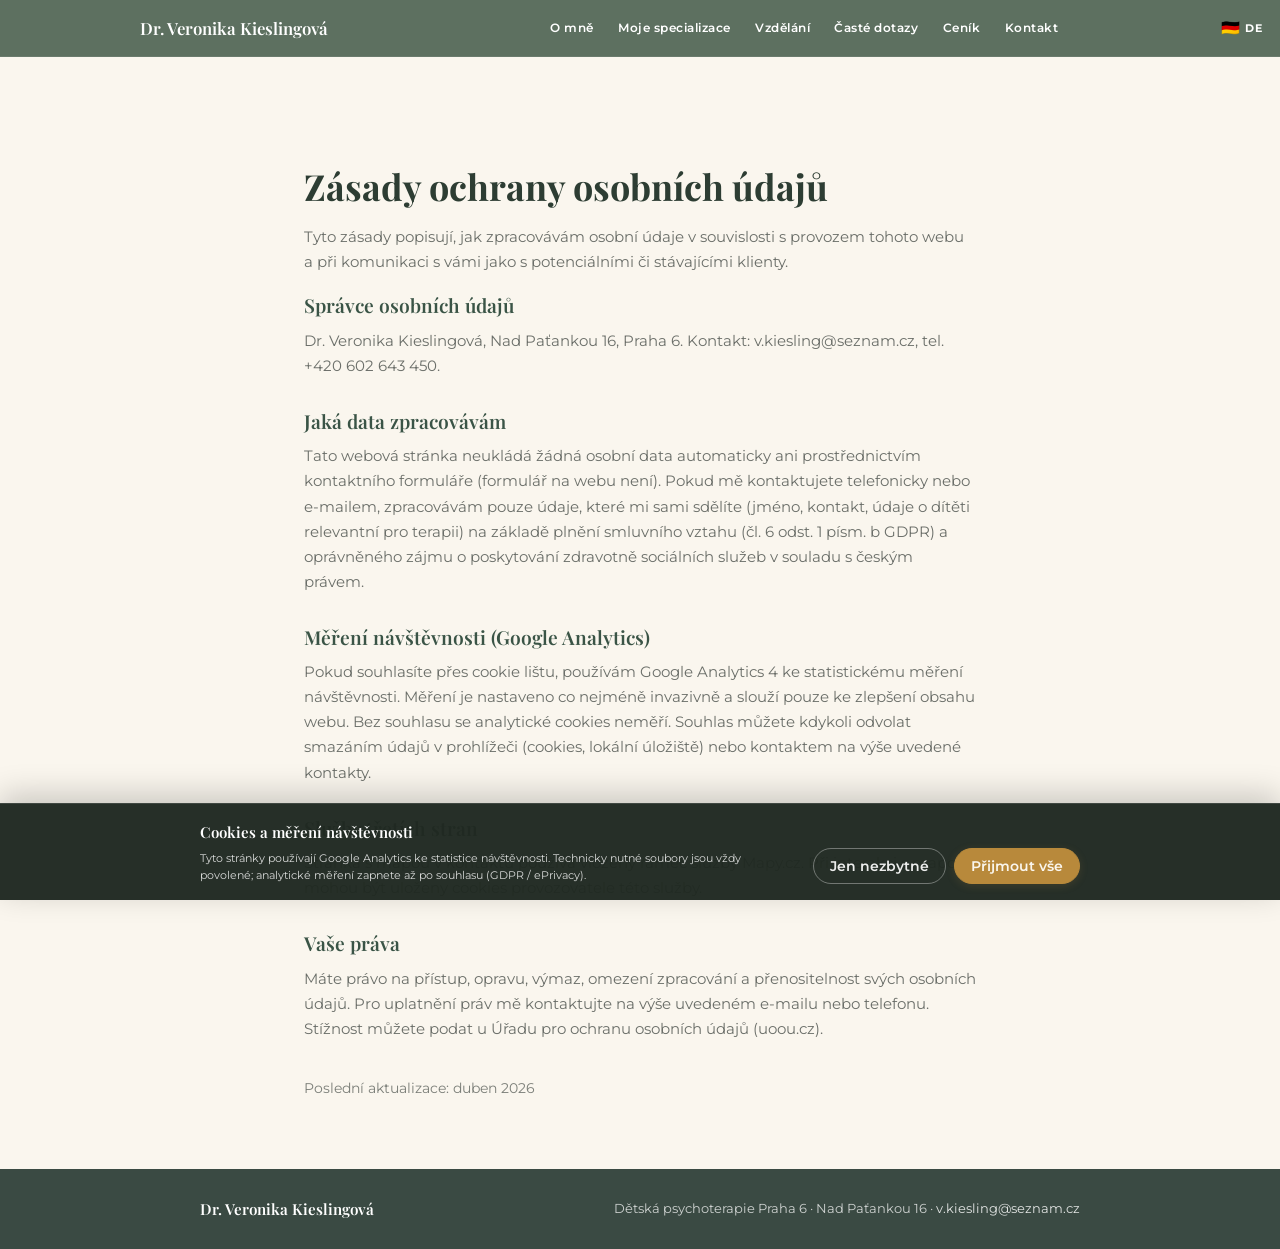
==== ochrana-osobnich-udaju.html @ 25aa60c7 "feat: add privacy policy page (CZ/DE) and i18n support Made-with: Cursor" ====
<!DOCTYPE html>
<html lang="cs">
  <head>
    <meta charset="utf-8" />
    <meta name="viewport" content="width=device-width, initial-scale=1" />
    <meta name="theme-color" content="#6b7f6e" />
    <title>Zásady ochrany osobních údajů – Dr. Veronika Kieslingová</title>
    <meta
      name="description"
      content="Informace o zpracování osobních údajů v souvislosti s webem a kontaktem ordinace Dr. Veronika Kieslingová, Praha 6."
    />
    <meta name="robots" content="index, follow" />
    <script async src="https://www.googletagmanager.com/gtag/js?id=G-R10GVQ1SYS"></script>
    <script>
      window.dataLayer = window.dataLayer || [];
      function gtag() {
        dataLayer.push(arguments);
      }
      gtag("consent", "default", {
        analytics_storage: "denied",
        ad_storage: "denied",
        ad_user_data: "denied",
        ad_personalization: "denied",
        security_storage: "granted",
        wait_for_update: 500,
      });
      try {
        if (localStorage.getItem("detskapsychoterapie-consent") === "all") {
          gtag("consent", "update", { analytics_storage: "granted" });
        }
      } catch (e) {}
      gtag("js", new Date());
      gtag("config", "G-R10GVQ1SYS");
    </script>
    <link rel="preconnect" href="https://fonts.googleapis.com" />
    <link rel="preconnect" href="https://fonts.gstatic.com" crossorigin />
    <link
      href="https://fonts.googleapis.com/css2?family=Montserrat:wght@400;500;600;700&family=Playfair+Display:wght@600;700&display=swap"
      rel="stylesheet"
    />
    <link rel="icon" href="favicon-32.png?v=2" type="image/png" sizes="32x32" />
    <link rel="apple-touch-icon" href="apple-touch-icon.png?v=2" />
    <link rel="stylesheet" href="styles.css?v=71" />
    <link
      rel="canonical"
      href="https://detskapsychoterapie.cz/ochrana-osobnich-udaju.html"
    />
    <link
      rel="alternate"
      hreflang="cs"
      href="https://detskapsychoterapie.cz/ochrana-osobnich-udaju.html"
    />
    <link
      rel="alternate"
      hreflang="de"
      href="https://detskapsychoterapie.cz/ochrana-osobnich-udaju.html?lang=de"
    />
    <link
      rel="alternate"
      hreflang="x-default"
      href="https://detskapsychoterapie.cz/ochrana-osobnich-udaju.html"
    />
    <meta property="og:type" content="website" />
    <meta property="og:locale" content="cs_CZ" />
    <meta property="og:locale:alternate" content="de_DE" />
    <meta
      property="og:url"
      content="https://detskapsychoterapie.cz/ochrana-osobnich-udaju.html"
    />
    <meta property="og:title" content="Zásady ochrany osobních údajů – Dr. Veronika Kieslingová" />
    <meta
      property="og:description"
      content="Zpracování osobních údajů, měření návštěvnosti a služby třetích stran v souvislosti s webem ordinace."
    />
    <meta property="og:image" content="https://detskapsychoterapie.cz/og-share-1200.png?v=3" />
    <meta property="og:image:width" content="1200" />
    <meta property="og:image:height" content="630" />
    <meta property="og:image:alt" content="Dr. Veronika Kieslingová" />
    <meta name="twitter:card" content="summary_large_image" />
    <meta name="twitter:title" content="Zásady ochrany osobních údajů – Dr. Veronika Kieslingová" />
    <meta
      name="twitter:description"
      content="Zpracování osobních údajů, měření návštěvnosti a služby třetích stran v souvislosti s webem ordinace."
    />
    <meta name="twitter:image" content="https://detskapsychoterapie.cz/og-share-1200.png?v=3" />
  </head>
  <body data-page="privacy">
    <a class="skip-link" href="#main" data-i18n="skip_to_content">Přeskočit na obsah</a>
    <nav class="site-nav" aria-label="Hlavní navigace">
      <div class="container site-nav__inner">
        <a class="site-nav__brand" href="index.html#uvod">Dr. Veronika Kieslingová</a>
        <button
          type="button"
          class="site-nav__toggle"
          id="site-nav-toggle"
          aria-expanded="false"
          aria-controls="site-nav-menu"
          aria-label="Otevřít nebo zavřít menu"
        >
          <span class="site-nav__toggle-bars" aria-hidden="true"></span>
        </button>
        <ul class="site-nav__menu" id="site-nav-menu">
          <li>
            <a
              href="index.html#o-mne"
              data-i18n="nav_about"
              data-i18n-title="nav_about_title"
              >O mně</a
            >
          </li>
          <li>
            <a
              href="index.html#temata"
              data-i18n="nav_help"
              data-i18n-title="nav_help_title"
              >Moje specializace</a
            >
          </li>
          <li>
            <a
              href="index.html#vzdelani"
              data-i18n="nav_edu"
              data-i18n-title="nav_edu_title"
              >Vzdělání</a
            >
          </li>
          <li>
            <a
              href="index.html#faq"
              data-i18n="nav_faq"
              data-i18n-title="nav_faq_title"
              >Časté dotazy</a
            >
          </li>
          <li><a href="index.html#cenik" data-i18n="nav_pricing">Ceník</a></li>
          <li><a href="index.html#kontakt" data-i18n="nav_contact">Kontakt</a></li>
        </ul>
      </div>
      <div
        class="lang-switch lang-switch--corner"
        role="group"
        aria-label="Jazyk stránky"
      >
        <button
          type="button"
          class="lang-switch__btn"
          data-lang-toggle
          aria-pressed="false"
          data-i18n-title="lang_toggle_btn"
          title="Přeložit stránku do němčiny"
        >
          <span class="lang-switch__flag" aria-hidden="true"
            >&#x1F1E9;&#x1F1EA;</span
          >
          <span class="lang-switch__mark">DE</span>
        </button>
      </div>
    </nav>

    <main class="legal-page page-main" id="main">
      <div class="container">
        <h1 data-i18n="privacy_title">Zásady ochrany osobních údajů</h1>
        <p data-i18n="privacy_lead">
          Tyto zásady popisují, jak zpracovávám osobní údaje v souvislosti s provozem tohoto webu a
          při komunikaci s vámi jako s potenciálními či stávajícími klienty.
        </p>

        <section>
          <h2 data-i18n="privacy_h_controller">Správce osobních údajů</h2>
          <p data-i18n="privacy_p_controller">
            Dr. Veronika Kieslingová, Nad Paťankou 16, Praha 6. Kontakt: v.kiesling@seznam.cz, tel.
            +420 602 643 450.
          </p>
        </section>

        <section>
          <h2 data-i18n="privacy_h_data">Jaká data zpracovávám</h2>
          <p data-i18n="privacy_p_data">
            Tato webová stránka neukládá žádná osobní data automaticky ani prostřednictvím
            kontaktního formuláře (formulář na webu není). Pokud mě kontaktujete telefonicky nebo
            e-mailem, zpracovávám pouze údaje, které mi sami sdělíte (jméno, kontakt, údaje o dítěti
            relevantní pro terapii) na základě plnění smluvního vztahu (čl. 6 odst. 1 písm. b GDPR)
            a oprávněného zájmu o poskytování zdravotně sociálních služeb v souladu s českým právem.
          </p>
        </section>

        <section>
          <h2 data-i18n="privacy_h_analytics">Měření návštěvnosti (Google Analytics)</h2>
          <p data-i18n="privacy_p_analytics">
            Pokud souhlasíte přes cookie lištu, používám Google Analytics 4 ke statistickému měření
            návštěvnosti. Měření je nastaveno co nejméně invazivně a slouží pouze ke zlepšení obsahu
            webu. Bez souhlasu se analytické cookies neměří. Souhlas můžete kdykoli odvolat
            smazáním údajů v prohlížeči (cookies, lokální úložiště) nebo kontaktem na výše uvedené
            kontakty.
          </p>
        </section>

        <section>
          <h2 data-i18n="privacy_h_thirdparty">Služby třetích stran</h2>
          <p data-i18n="privacy_p_thirdparty">
            Stránka s mapou v kontaktu používá vložený rámec služby Mapy.cz. Při interakci s mapou
            mohou být uloženy cookies provozovatele této služby.
          </p>
        </section>

        <section>
          <h2 data-i18n="privacy_h_rights">Vaše práva</h2>
          <p data-i18n="privacy_p_rights">
            Máte právo na přístup, opravu, výmaz, omezení zpracování a přenositelnost svých osobních
            údajů. Pro uplatnění práv mě kontaktujte na výše uvedeném e-mailu nebo telefonu. Stížnost
            můžete podat u Úřadu pro ochranu osobních údajů (uoou.cz).
          </p>
        </section>

        <p class="legal-page__updated" data-i18n="privacy_updated">
          Poslední aktualizace: duben 2026
        </p>
      </div>
    </main>

    <footer class="site-footer">
      <div class="container site-footer__inner">
        <p class="site-footer__name">Dr. Veronika Kieslingová</p>
        <p class="site-footer__copy" data-i18n="footer_line" data-i18n-html>
          Dětská psychoterapie Praha 6 &middot; Nad Paťankou 16 &middot;
          <a href="mailto:v.kiesling@seznam.cz">v.kiesling@seznam.cz</a>
        </p>
      </div>
    </footer>

    <div
      id="cookie-banner"
      class="cookie-banner"
      role="dialog"
      aria-labelledby="cookie-banner-title"
      aria-describedby="cookie-banner-desc"
      aria-hidden="true"
      hidden
    >
      <div class="cookie-banner__inner container">
        <div class="cookie-banner__text">
          <p id="cookie-banner-title" class="cookie-banner__title" data-i18n="consent_title">
            Cookies a měření návštěvnosti
          </p>
          <p id="cookie-banner-desc" class="cookie-banner__desc" data-i18n="consent_body">
            Tyto stránky používají Google Analytics ke statistice návštěvnosti. Technicky nutné
            soubory jsou vždy povolené; analytické měření zapnete až po souhlasu (GDPR / ePrivacy).
          </p>
        </div>
        <div class="cookie-banner__actions">
          <button type="button" class="cookie-banner__btn cookie-banner__btn--ghost" data-consent-essential>
            <span data-i18n="consent_essential">Jen nezbytné</span>
          </button>
          <button type="button" class="cookie-banner__btn cookie-banner__btn--primary" data-consent-accept>
            <span data-i18n="consent_accept">Přijmout vše</span>
          </button>
        </div>
      </div>
    </div>

    <script src="consent.js?v=1"></script>
    <script src="i18n.js?v=42" defer></script>
    <script src="faq.js?v=1" defer></script>
    <script src="tags.js?v=24" defer></script>
    <script>
      (function () {
        var nav = document.querySelector(".site-nav");
        var toggle = document.getElementById("site-nav-toggle");
        var menu = document.getElementById("site-nav-menu");
        if (!nav || !toggle || !menu) return;

        function setOpen(open) {
          nav.classList.toggle("site-nav--open", open);
          toggle.setAttribute("aria-expanded", open ? "true" : "false");
          document.body.classList.toggle("site-nav-open", open);
        }

        toggle.addEventListener("click", function (e) {
          e.stopPropagation();
          setOpen(!nav.classList.contains("site-nav--open"));
        });

        menu.querySelectorAll("a").forEach(function (a) {
          a.addEventListener("click", function () {
            setOpen(false);
          });
        });

        document.addEventListener("keydown", function (e) {
          if (e.key === "Escape") setOpen(false);
        });

        document.addEventListener("click", function (e) {
          if (!nav.classList.contains("site-nav--open")) return;
          if (!nav.contains(e.target)) setOpen(false);
        });

        var mq = window.matchMedia("(min-width: 768px)");
        function closeIfDesktop() {
          if (mq.matches) setOpen(false);
        }
        if (mq.addEventListener) mq.addEventListener("change", closeIfDesktop);
        else if (mq.addListener) mq.addListener(closeIfDesktop);
      })();
    </script>
  </body>
</html>
---- styles.css ----
/*
 * Design: šalvěj + teplý krém + hořčicová (akcenty).
 * Rytmus světlých ploch: --cream-50 = základ (tělo, FAQ, kontakt),
 * --cream-100 = stejný „pás“ pro úvod a témata (žádná jiná světlá zeleň na celé sekce).
 */
:root {
  /* Základ z loga — lehčí les (méně „uhlíková“ zeleň) */
  --forest-950: #1f2922;
  --forest-900: #2d3d33;
  --forest-800: #3a5446;
  --forest-700: #6b7f6e;

  /* Zlatá pro SVĚTLÁ pozadí (krém) — tmavší, dobrý kontrast */
  --gold-on-light: #a87a30;
  --gold-on-light-hover: #8a6628;
  /* Zlatá pro TMAVÁ pozadí (šalvěj) — světlejší, jasně čitelná */
  --gold-on-dark: #e8d199;
  --gold-on-dark-soft: #dcc382;
  /* Škála (zpětná kompatibilita) */
  --gold-800: #8a6628;
  --gold-700: #a87a30;
  --gold-600: #b8893b;
  --gold-500: #dcc382;
  --gold-400: #e8d199;

  /* Teplý krém */
  --cream-50: #faf6ee;
  --cream-100: #f5efe4;
  --cream-200: #ebe3d2;
  /* Chipy / tagy — teplý krém + jemný zlatý okraj */
  --chip-bg: #ebe3d2;
  --chip-border: rgba(168, 122, 48, 0.22);
  --chip-text: #2d3530;
  --chip-bg-hover: #e0d6bf;
  --chip-border-hover: rgba(168, 122, 48, 0.4);

  --ink: #2d3530;
  --ink-hero: #3a4a43;
  --white: #ffffff;
  --muted: rgba(45, 53, 48, 0.7);

  /* Společné RGB pro stíny / průhlednosti (space-separated) */
  --brand-rgb: 107, 127, 110;
  --brand-deep-rgb: 38, 48, 44;
  --accent-rgb: 184, 137, 59;
  --gold-on-light-rgb: 168, 122, 48;
  --gold-on-dark-rgb: 232, 209, 153;
  --gold-400-rgb: 232, 209, 153;
  --gold-700-rgb: 168, 122, 48;
  --forest-950-rgb: 31, 41, 34;
  --cream-50-rgb: 250, 246, 238;
  --ink-rgb: 45, 53, 48;

  /* Sémantické tokeny (název často z historie layoutu) */
  --purple-deep: var(--forest-700);
  /* Šalvějové pozadí tmavých sekcí — nav, O mně, vzdělání, ceník */
  --forest-surface-base: #6b7f6e;
  /* Lišta navigace: o stupeň tmavší kvůli kontrastu bílého textu (AA). */
  --forest-surface-nav: #5d7060;
  --forest-surface-image:
    radial-gradient(ellipse 115% 75% at 8% 0%, rgba(var(--gold-on-dark-rgb), 0.22) 0%, transparent 42%),
    radial-gradient(ellipse 90% 65% at 100% 100%, rgba(60, 80, 70, 0.32) 0%, transparent 52%),
    linear-gradient(168deg, #768c79 0%, #6b7f6e 48%, #5d7060 100%);
  --purple-bg: var(--forest-surface-base);
  --bg-lavender: var(--cream-50);
  --bg-lavender-alt: var(--cream-100);
  /* Témata = stejný světlý pás jako hero (oddělení jen tmavým blokem „O mně“) */
  --bg-topics: var(--cream-100);
  --coral: var(--gold-700);
  --banner-tan: #efe4cf;
  /* Primární CTA (Kontakt, cookie „Přijmout vše“) — na světlém krému */
  --cta-bg: #b8893b;
  --cta-bg-hover: #a87a30;
  --cta-text: #faf6ee;
  --banner-text: #2a2419;
  --hex-fill: rgba(232, 209, 153, 0.18);
  --font-serif: "Playfair Display", Georgia, serif;
  --font-sans: "Montserrat", system-ui, sans-serif;
  --max: 880px;
  /* Úvod může být o něco širší než zbytek stránky */
  --hero-max: 1040px;
  --nav-max: 1000px;
  --radius-pill: 9999px;
  --radius-photo: 2.5rem;
  --nav-height: 3.5rem;
  --edu-grid-left: minmax(10.5rem, 36%);
  --edu-grid-gap: clamp(1.5rem, 4vw, 2.75rem);
  --fs-h1: clamp(1.85rem, 4.2vw + 0.85rem, 65px);
  --fs-h2: 40px;
  --fs-h3: 28px;
}

*,
*::before,
*::after {
  box-sizing: border-box;
}

html {
  scroll-behavior: smooth;
  scroll-padding-top: calc(var(--nav-height) + 0.5rem);
}

body {
  margin: 0;
  font-family: var(--font-sans);
  font-size: 1rem;
  line-height: 1.6;
  color: var(--ink);
  background: var(--bg-lavender);
}

.skip-link {
  position: absolute;
  left: 0.75rem;
  top: -100px;
  z-index: 200;
  padding: 0.5rem 0.85rem;
  border-radius: var(--radius-pill);
  background: var(--cream-50);
  color: var(--forest-900);
  font-size: 0.8rem;
  font-weight: 600;
  text-decoration: none;
  box-shadow: 0 0.25rem 1rem rgba(0, 0, 0, 0.2);
  transition: top 0.15s ease;
}

.skip-link:focus {
  top: 0.65rem;
  outline: 2px solid var(--coral);
  outline-offset: 2px;
}

img {
  max-width: 100%;
  height: auto;
  display: block;
}

h1,
h2,
h3 {
  font-family: var(--font-serif);
  font-weight: 600;
  line-height: 1.2;
}

h1 {
  font-size: var(--fs-h1);
}

h2 {
  font-size: var(--fs-h2);
}

h3 {
  font-size: var(--fs-h3);
}

/* Mobil: pevné velikosti nadpisů */
@media (max-width: 767px) {
  :root {
    --fs-h1: 50px;
    --fs-h2: 30px;
    --fs-h3: 20px;
  }
}

a {
  color: inherit;
}

.container {
  width: min(100% - 2.5rem, var(--max));
  margin-inline: auto;
}

/* Širší řádek menu než zbytek stránky */
.site-nav .container {
  width: min(100% - 2.5rem, var(--nav-max));
}

/* Úvod: širší layout; boční mezera až 80px dle zadání */
.hero > .container {
  width: min(100% - 2.5rem, var(--hero-max));
  padding-inline: clamp(1.25rem, 4vw, 80px);
  box-sizing: border-box;
}

header[id],
section[id] {
  scroll-margin-top: calc(var(--nav-height) + 0.5rem);
}

/* ——— Sticky navigace ——— */
.site-nav {
  position: sticky;
  top: 0;
  z-index: 100;
  background: var(--forest-surface-nav);
  backdrop-filter: blur(10px);
  -webkit-backdrop-filter: blur(10px);
  border-bottom: 1px solid rgba(255, 255, 255, 0.08);
}

/* Kontejner pro tlačítko jazyka u pravého okraje viewportu */
.site-nav:has(.lang-switch--corner) .site-nav__inner {
  padding-inline-end: max(4.35rem, calc(3.5rem + env(safe-area-inset-right, 0px)));
}

.site-nav__inner {
  display: flex;
  align-items: center;
  justify-content: space-between;
  gap: 1rem 2rem;
  min-height: var(--nav-height);
  padding-block: 0.4rem;
}

.site-nav__brand {
  flex-shrink: 0;
  font-family: var(--font-serif);
  font-size: clamp(0.9rem, 2.5vw, 1.05rem);
  font-weight: 600;
  color: var(--white);
  text-decoration: none;
  line-height: 1.2;
  white-space: nowrap;
}

.site-nav__brand:hover,
.site-nav__brand:focus-visible {
  color: var(--coral);
}

.lang-switch {
  display: inline-flex;
  flex-shrink: 0;
  align-items: stretch;
  border-radius: var(--radius-pill);
  border: 1px solid rgba(255, 255, 255, 0.18);
  background: rgba(0, 0, 0, 0.12);
  overflow: hidden;
}

.lang-switch--corner {
  position: absolute;
  right: 0;
  top: 0;
  bottom: 0;
  z-index: 2;
  display: flex;
  align-items: center;
  margin: 0;
  padding-right: max(0.5rem, env(safe-area-inset-right, 0px));
  padding-left: 0.35rem;
  border: none;
  border-radius: 0;
  background: transparent;
  overflow: visible;
}

.lang-switch--corner .lang-switch__btn {
  border-radius: var(--radius-pill);
  border: 1px solid transparent;
  background: transparent;
}

.lang-switch__btn {
  display: inline-flex;
  align-items: center;
  justify-content: center;
  gap: 0.25rem;
  margin: 0;
  padding: 0.32rem 0.5rem;
  border: 1px solid transparent;
  border-radius: var(--radius-pill);
  background: transparent;
  font-family: inherit;
  font-size: 0.65rem;
  font-weight: 700;
  letter-spacing: 0.06em;
  color: var(--white);
  cursor: pointer;
  transition:
    color 0.15s ease,
    background 0.15s ease,
    border-color 0.15s ease;
}

.lang-switch__btn + .lang-switch__btn {
  border-left: 1px solid rgba(255, 255, 255, 0.12);
}

.lang-switch__btn:hover {
  color: var(--white);
  background: var(--coral);
  border-color: var(--coral);
}

.lang-switch__btn:focus-visible {
  outline: 2px solid var(--coral);
  outline-offset: 2px;
  z-index: 1;
}

.lang-switch__btn--active {
  color: var(--white);
  background: rgba(var(--accent-rgb), 0.38);
}

.lang-switch__flag {
  font-size: 0.95rem;
  line-height: 1;
}

.lang-switch__mark {
  line-height: 1;
}

@media (min-width: 720px) {
  .lang-switch__btn {
    font-size: 0.68rem;
    padding: 0.35rem 0.55rem;
  }
}

.site-nav__menu {
  display: flex;
  flex: 1 1 auto;
  min-width: 0;
  flex-wrap: nowrap;
  align-items: center;
  justify-content: flex-end;
  gap: 0;
  list-style: none;
  margin: 0;
  padding: 0;
  overflow-x: auto;
  -webkit-overflow-scrolling: touch;
  scrollbar-width: none;
}

.site-nav__menu::-webkit-scrollbar {
  display: none;
}

.site-nav__menu li {
  flex-shrink: 0;
}

.site-nav__menu a {
  display: block;
  padding: 0.4rem 0.65rem;
  font-size: 0.72rem;
  font-weight: 600;
  letter-spacing: 0.04em;
  color: var(--white);
  text-decoration: none;
  border-radius: var(--radius-pill);
  border: 1px solid transparent;
  white-space: nowrap;
  transition:
    color 0.15s ease,
    background 0.15s ease,
    border-color 0.15s ease;
}

.site-nav__menu a:hover {
  background: var(--coral);
  color: var(--white);
  border-color: var(--coral);
}

.site-nav__menu a:focus-visible {
  outline: 2px solid var(--coral);
  outline-offset: 2px;
  background: var(--coral);
  color: var(--white);
  border-color: var(--coral);
}

/* Mobil: burger + rozbalovací menu */
.site-nav__toggle {
  display: none;
  flex-shrink: 0;
  align-items: center;
  justify-content: center;
  width: 2.75rem;
  height: 2.75rem;
  margin: 0;
  padding: 0;
  border: 1px solid transparent;
  border-radius: var(--radius-pill);
  background: transparent;
  color: rgba(255, 255, 255, 0.88);
  cursor: pointer;
  transition:
    color 0.15s ease,
    background 0.15s ease,
    border-color 0.15s ease;
}

.site-nav__toggle:hover {
  background: var(--coral);
  color: var(--white);
  border-color: var(--coral);
}

.site-nav__toggle:focus-visible {
  outline: 2px solid var(--coral);
  outline-offset: 2px;
}

.site-nav__toggle-bars {
  position: relative;
  display: block;
  width: 1.25rem;
  height: 2px;
  background: currentColor;
  border-radius: 1px;
}

.site-nav__toggle-bars::before,
.site-nav__toggle-bars::after {
  content: "";
  position: absolute;
  left: 0;
  width: 1.25rem;
  height: 2px;
  background: currentColor;
  border-radius: 1px;
  transition: transform 0.2s ease, top 0.2s ease;
}

.site-nav__toggle-bars::before {
  top: -6px;
}

.site-nav__toggle-bars::after {
  top: 6px;
}

.site-nav--open .site-nav__toggle-bars {
  background: transparent;
}

.site-nav--open .site-nav__toggle-bars::before {
  top: 0;
  transform: rotate(45deg);
}

.site-nav--open .site-nav__toggle-bars::after {
  top: 0;
  transform: rotate(-45deg);
}

@media (max-width: 767px) {
  .site-nav__inner {
    flex-wrap: wrap;
    row-gap: 0.35rem;
  }

  .site-nav__toggle {
    display: inline-flex;
  }

  .site-nav__brand {
    flex: 1 1 auto;
    min-width: 0;
  }

  .site-nav__menu {
    order: 3;
    flex: 1 1 100%;
    flex-direction: column;
    align-items: stretch;
    justify-content: flex-start;
    max-height: 0;
    overflow: hidden;
    opacity: 0;
    padding-block: 0;
    gap: 0.15rem;
    transition:
      max-height 0.35s ease,
      opacity 0.2s ease,
      padding-block 0.2s ease;
    pointer-events: none;
  }

  .site-nav--open .site-nav__menu {
    max-height: 22rem;
    opacity: 1;
    padding-block: 0.35rem 0.5rem;
    pointer-events: auto;
    border-top: 1px solid rgba(255, 255, 255, 0.1);
    background: var(--forest-surface-base);
  }

  .site-nav__menu a {
    white-space: normal;
    text-align: center;
    padding: 0.55rem 0.75rem;
  }

  body.site-nav-open {
    overflow: hidden;
    touch-action: none;
  }
}

@media (min-width: 768px) {
  .site-nav__menu {
    flex-direction: row;
    flex-wrap: nowrap;
    align-items: center;
    justify-content: flex-end;
    max-height: none;
    opacity: 1;
    overflow-x: auto;
    pointer-events: auto;
    padding-block: 0;
  }

  .site-nav__menu a {
    text-align: start;
  }
}

@media (min-width: 720px) {
  .site-nav__menu a {
    font-size: 0.78rem;
    padding: 0.45rem 0.7rem;
  }
}

/* ——— Hero ——— */
.hero {
  /*
   * Gradient-mesh: zlato + teplý kámen (stejná chromatická rodina jako krém, bez studené šalvěje).
   */
  background-color: var(--bg-lavender-alt);
  background-image:
    url("data:image/svg+xml,%3Csvg xmlns='http://www.w3.org/2000/svg' width='250' height='250'%3E%3Cfilter id='n'%3E%3CfeTurbulence type='fractalNoise' baseFrequency='0.72' numOctaves='4' stitchTiles='stitch'/%3E%3CfeColorMatrix type='saturate' values='0'/%3E%3C/filter%3E%3Crect width='250' height='250' filter='url(%23n)' opacity='0.038'/%3E%3C/svg%3E"),
    radial-gradient(ellipse 58% 52% at 88% 8%, rgba(var(--gold-on-light-rgb), 0.24) 0%, transparent 68%),
    radial-gradient(ellipse 52% 46% at 8% 92%, rgba(178, 168, 150, 0.14) 0%, transparent 65%),
    radial-gradient(ellipse 65% 55% at 50% 48%, rgba(var(--cream-50-rgb), 0.6) 0%, transparent 78%);
  /* Výška podle obsahu — bez zbytečné prázdné plochy pod CTA */
  min-height: auto;
  padding: clamp(3rem, 8vw, 6rem) 0;
  position: relative;
  overflow: hidden;
  display: flex;
  flex-direction: column;
  align-items: center;
}

/* Animované blur-bloby: pomalu a plynule mění polohu */
.hero::before,
.hero::after {
  content: "";
  position: absolute;
  border-radius: 50%;
  pointer-events: none;
  z-index: 0;
  will-change: transform;
}

/* Větší blob vpravo nahoře */
.hero::before {
  width: min(58vw, 700px);
  aspect-ratio: 1;
  top: -20%;
  right: -12%;
  background: radial-gradient(
    circle,
    rgba(var(--gold-on-light-rgb), 0.2) 0%,
    rgba(var(--gold-on-light-rgb), 0.07) 50%,
    transparent 72%
  );
  filter: blur(48px);
  animation: hero-blob-a 22s ease-in-out infinite;
}

/* Menší blob vlevo dole */
.hero::after {
  width: min(42vw, 500px);
  aspect-ratio: 1;
  bottom: -18%;
  left: -8%;
  background: radial-gradient(
    circle,
    rgba(168, 158, 142, 0.14) 0%,
    rgba(188, 178, 160, 0.07) 50%,
    transparent 72%
  );
  filter: blur(40px);
  animation: hero-blob-b 28s ease-in-out infinite;
}

@keyframes hero-blob-a {
  0%   { transform: translate(0,    0);    }
  25%  { transform: translate(-5%,  5%);   }
  50%  { transform: translate(4%,   8%);   }
  75%  { transform: translate(7%,  -3%);   }
  100% { transform: translate(0,    0);    }
}

@keyframes hero-blob-b {
  0%   { transform: translate(0,    0);    }
  30%  { transform: translate(7%,  -6%);   }
  55%  { transform: translate(-4%, -4%);   }
  80%  { transform: translate(-7%,  6%);   }
  100% { transform: translate(0,    0);    }
}

/* Accessibility: vypne animaci pro uživatele, kteří preferují klid */
@media (prefers-reduced-motion: reduce) {
  .hero::before,
  .hero::after {
    animation: none;
  }
}

/* Úvod: sloupec; bez flex-grow — obsah drží u horní části, méně mezery nad další sekcí */
.hero__grid {
  display: flex;
  flex-direction: column;
  align-items: center;
  justify-content: flex-start;
  flex: 0 1 auto;
  min-height: 0;
  gap: clamp(1.25rem, 3.5vw, 2rem);
  width: 100%;
  position: relative;
  z-index: 1;
}

/* Bez úzkého 42rem stropu — titulek + nowrap na širokém viewportu potřebuje šířku kontejneru úvodu (jinak ~672px vs. délka řádku = vizuálně „mimo střed“). */
.hero__content {
  display: flex;
  flex-direction: column;
  align-items: center;
  text-align: center;
  width: 100%;
  min-width: 0;
  max-width: 100%;
}

/* Společný obal pro logo v hero (kruh byl u portrétu — u loga menší čtverec / zaoblení 100px) */
.hero__photo-wrap {
  margin-inline: auto;
  align-self: center;
  aspect-ratio: 1;
  overflow: hidden;
  flex-shrink: 0;
}

.hero__photo-wrap img {
  display: block;
  width: 100%;
  height: 100%;
  border-radius: 100px;
}

/* Logo značky nad kickrem (dřívější stav) */
.hero__content > .hero__photo-wrap {
  margin-bottom: clamp(0.65rem, 2vw, 1rem);
}

.hero__photo-wrap--logo {
  width: 80px;
  height: 80px;
  max-width: 80px;
  border-radius: 100px;
  background: var(--cream-50);
  box-shadow:
    0 0.35rem 1rem rgba(var(--brand-rgb), 0.12),
    0 0 0 1px rgba(var(--brand-rgb), 0.08);
}

.hero__photo-wrap--logo img {
  border-radius: 100px;
  object-fit: contain;
  object-position: center center;
  padding: 12%;
}

/*
 * Hero typografie: jeden sans „řád“ (Montserrat) + jediný display serif (Playfair, bez kurzívy).
 * Kapitálky + široké tracking u kickru a tlačítek působily jako třetí styl vedle kurzívy.
 */
.hero__kicker {
  font-family: var(--font-sans);
  font-size: 0.8125rem;
  font-weight: 600;
  letter-spacing: 0.01em;
  text-transform: none;
  color: rgba(var(--ink-rgb), 0.66);
  margin: 0;
  line-height: 1.35;
  max-width: 22rem;
  text-align: center;
}

@media (min-width: 768px) {
  .hero__kicker {
    max-width: none;
    margin-bottom: 0.75rem;
  }
}

/* H1: dva logické řádky (.hero__title-line). Blok + text-align (ne flex) — mezery v HTML by jinak tvořily textové uzly ve flexu a rozhodily střed. */
.hero__title {
  display: block;
  text-align: center;
  font-family: var(--font-serif);
  font-weight: 600;
  font-style: normal;
  letter-spacing: -0.02em;
  color: var(--forest-900);
  margin: 0 0 1rem;
  line-height: 1.14;
  font-size: var(--fs-h1);
  min-width: 0;
  width: 100%;
}

@media (max-width: 767px) {
  .hero__kicker {
    margin-bottom: 0.75rem;
  }

  /* Jediné H1 je v úvodu — na mobilu vždy 50px (clamp v :root by jinak dával ~30px). */
  .hero__title {
    font-size: 50px;
  }
}

.hero__title-line {
  display: block;
  max-width: 100%;
  overflow-wrap: break-word;
  word-wrap: break-word;
}

/* Jedna vizuální řádka na span na širším úvodním bloku */
@media (min-width: 1100px) {
  .hero__title-line {
    white-space: nowrap;
    overflow-wrap: normal;
    word-wrap: normal;
  }
}

.hero__perex {
  font-family: var(--font-sans);
  margin: 0 0 1.65rem;
  font-size: clamp(0.92rem, 1.5vw, 1.05rem);
  font-weight: 400;
  line-height: 1.62;
  color: var(--ink);
  max-width: 32rem;
  text-align: center;
}

@media (min-width: 768px) {
  .hero__perex {
    text-align: center;
    max-width: 38rem;
    margin-bottom: 1.85rem;
  }
}

.hero__actions {
  display: flex;
  flex-wrap: wrap;
  align-items: center;
  justify-content: center;
  gap: 0.65rem 0.65rem;
}

.btn-primary,
.hero__cta,
.hero__cta--primary {
  font-family: var(--font-sans);
  display: inline-flex;
  align-items: center;
  justify-content: center;
  width: fit-content;
  max-width: 100%;
  padding: 0.85rem 1.5rem;
  background: var(--cta-bg);
  color: var(--cta-text);
  font-size: 0.875rem;
  font-weight: 600;
  letter-spacing: 0.01em;
  text-transform: none;
  text-decoration: none;
  border-radius: var(--radius-pill);
  border: 1px solid var(--cta-bg);
  box-shadow: 0 2px 8px rgba(var(--gold-700-rgb), 0.18);
  cursor: pointer;
  transition:
    background 0.2s,
    box-shadow 0.2s,
    transform 0.1s,
    border-color 0.2s;
}

.btn-primary:hover,
.hero__cta:hover,
.hero__cta--primary:hover {
  background: var(--cta-bg-hover);
  border-color: var(--cta-bg-hover);
  box-shadow: 0 4px 14px rgba(var(--gold-700-rgb), 0.28);
  transform: translateY(-1px);
}

.btn-primary:active,
.hero__cta:active,
.hero__cta--primary:active {
  transform: translateY(0);
  box-shadow: 0 2px 6px rgba(var(--gold-700-rgb), 0.2);
}

.btn-primary:focus-visible,
.hero__cta:focus-visible,
.hero__cta--primary:focus-visible {
  outline: 2px solid var(--gold-600);
  outline-offset: 3px;
}

.hero__secondary {
  font-family: var(--font-sans);
  display: inline-flex;
  align-items: center;
  justify-content: center;
  width: fit-content;
  max-width: 100%;
  padding: 0.8rem 1.35rem;
  font-size: 0.875rem;
  font-weight: 600;
  letter-spacing: 0.01em;
  text-transform: none;
  text-decoration: none;
  color: var(--forest-900);
  background: rgba(255, 255, 255, 0);
  border: 1px solid rgba(199, 199, 199, 1);
  border-image: none;
  border-radius: var(--radius-pill);
  box-sizing: border-box;
  cursor: pointer;
  transition:
    color 0.2s ease,
    background 0.2s ease,
    border-color 0.2s ease;
}

.hero__secondary:hover {
  color: var(--forest-900);
  background: rgba(255, 255, 255, 0.85);
  border-color: rgba(var(--brand-rgb), 0.5);
}

.hero__secondary:focus-visible {
  outline: 2px solid var(--coral);
  outline-offset: 3px;
}

/* ——— About (statistiky — sedmiúhelníky jako v návrhu) ——— */
.about {
  --badge-glass: var(--hex-fill);
  background-color: var(--forest-surface-base);
  background-image: var(--forest-surface-image);
  color: var(--white);
  padding: clamp(3.5rem, 7vw, 5.5rem) 0;
}

.about__grid {
  display: grid;
  gap: 40px;
  align-items: flex-end;
  justify-content: flex-end;
}

.about__media {
  display: flex;
  justify-content: center;
  width: 100%;
  min-width: 0;
}

/* Portrét v sekci O mně (dřív v úvodu) */
.about__photo-wrap {
  width: min(10.5rem, 58vw);
  max-width: 100%;
  aspect-ratio: 1;
  margin: 0 auto 1rem;
  border-radius: 100px;
  overflow: hidden;
  box-shadow:
    0 1rem 2.25rem rgba(0, 0, 0, 0.35),
    0 0 0 1px rgba(255, 255, 255, 0.14);
}

.about__photo-wrap img {
  width: 100%;
  height: 100%;
  display: block;
  border-radius: 100px;
  object-fit: cover;
  object-position: center top;
}

.about__intro {
  min-width: 0;
}

/* Chipy pod popisem — uvnitř .about__intro */
.about__intro > .badges-strip {
  margin-top: clamp(1.25rem, 3vw, 1.85rem);
  min-width: 0;
}

@media (min-width: 768px) {
  .about__grid {
    grid-template-columns: minmax(9.5rem, 12rem) 1fr;
    align-items: flex-end;
  }

  .about__media {
    justify-content: flex-start;
    margin-bottom: 0;
  }

  .about__photo-wrap {
    margin: 0;
  }

  .about__grid > .about__media {
    grid-column: 1;
    grid-row: 1;
    justify-self: start;
    align-self: start;
  }

  .about__grid > .about__intro {
    grid-column: 2;
    grid-row: 1;
    min-width: 0;
    justify-self: stretch;
    width: 100%;
  }

  .about__intro > .badges-strip {
    max-width: 100%;
    overflow-x: visible;
  }
}

/* Strip s hex chipy (pod textem v O mně) */
.badges-strip {
  display: flex;
  flex-direction: column;
  justify-content: flex-start;
  align-items: flex-start;
  gap: clamp(0.85rem, 2.5vw, 1.25rem);
  width: 100%;
  min-width: 0;
  padding: 0 16px;
  box-sizing: border-box;
  border-radius: 10px;
  overflow-x: visible;
  overflow-y: visible;
}

.badges {
  display: flex;
  flex-direction: row;
  flex-wrap: nowrap;
  align-items: center;
  justify-content: flex-start;
  gap: 1rem;
  width: max-content;
  max-width: 100%;
  min-width: 0;
  padding-bottom: 0.35rem;
  margin-inline: 0;
  flex-shrink: 0;
  overflow-x: auto;
  overflow-y: hidden;
  -webkit-overflow-scrolling: touch;
  scrollbar-width: thin;
  scroll-snap-type: x proximity;
}

.badges .hex {
  flex-shrink: 0;
  scroll-snap-align: start;
}

@media (max-width: 767px) {
  .badges-strip {
    padding-left: 12px;
    padding-right: 12px;
  }

  /* Mezera mezi bublinami max. dojem úzkého řádku (≤ 20px) — více jich vydrží ve viewportu */
  .badges {
    gap: 12px;
  }
}

@media (min-width: 768px) {
  .about .badges-strip {
    width: 100%;
    max-width: 100%;
    padding-left: 0;
    padding-right: 0;
    align-items: flex-start;
  }

  .about .badges-strip .badges .hex:nth-child(2) {
    margin-left: 0;
  }
}

/* Jen sekce O mně: řádek chipů pod textem, mírně ztlumený, zaoblený kontejner */
.about .badges-strip .badges {
  flex-direction: row;
  flex-wrap: wrap;
  align-items: center;
  justify-content: flex-start;
  gap: 1rem;
  border-radius: 100px;
}

.hex {
  position: relative;
  display: flex;
  align-items: center;
  justify-content: center;
  background: none;
  margin: 0;
  padding: 0;
}

.hex__blob {
  position: absolute;
  top: 0;
  left: 0;
  width: 100%;
  height: 100%;
  pointer-events: none;
  overflow: visible;
  fill: var(--hex-fill);
  stroke: rgba(232, 209, 153, 0.4);
  stroke-width: 1;
  vector-effect: non-scaling-stroke;
}

.hex__blob path {
  fill: inherit;
  stroke: inherit;
  stroke-width: inherit;
  vector-effect: inherit;
}

.hex__inner {
  position: relative;
  z-index: 1;
  width: 100%;
  padding: 0.65rem 0.85rem;
  display: flex;
  flex-direction: column;
  align-items: center;
  justify-content: center;
  gap: 0.12rem;
  text-align: center;
}

/* Mobil: přesně 20px vlevo/vpravo od okraje bubliny + šířka podle textu (pevné rem šířky mačkaly obsah) */
@media (max-width: 767px) {
  .about .badges .hex:nth-child(1),
  .about .badges .hex:nth-child(2) {
    width: max-content;
    max-width: min(100vw - 3rem, 22rem);
  }

  .about .hex__inner {
    box-sizing: border-box;
    width: auto;
    max-width: 100%;
    padding-top: 0.65rem;
    padding-bottom: 0.65rem;
    padding-left: 20px;
    padding-right: 20px;
  }
}

/* Odsazení od levého okraje layoutu (obsah .container) */
.hex:nth-child(1) {
  width: 13.25rem;
  height: 6.15rem;
  margin-left: 0;
}

.hex:nth-child(2) {
  width: 9.75rem;
  height: 4.6rem;
  margin-left: 0;
}

.hex__label {
  font-family: var(--font-sans);
  font-size: 0.6rem;
  font-weight: 700;
  letter-spacing: 0.14em;
  text-transform: uppercase;
  color: var(--cream-50);
  line-height: 1.2;
}

.hex__value {
  font-family: var(--font-serif);
  font-weight: 600;
  line-height: 1.05;
  color: var(--cream-50);
}

.hex:nth-child(1) .hex__value { font-size: clamp(1.55rem, 3.6vw, 2.05rem); }
.hex:nth-child(2) .hex__value { font-size: clamp(1.15rem, 2.8vw, 1.45rem); }

.about__name {
  font-size: 0.72rem;
  font-weight: 700;
  letter-spacing: 0.16em;
  text-transform: uppercase;
  margin: 0 0 1rem;
  color: var(--cream-50);
  opacity: 0.95;
  text-align: left;
}

.about__headline {
  font-family: var(--font-serif);
  font-weight: 600;
  margin: 0 0 1.25rem;
  line-height: 1.35;
  text-align: left;
}

.about__text {
  margin: 0;
  font-size: 0.95rem;
  line-height: 1.65;
  opacity: 0.7;
  max-width: 40rem;
  text-align: left;
}

/* ——— Témata (tagy) ——— */
.topics {
  padding: clamp(3.5rem, 7vw, 5rem) 0;
  background: var(--bg-topics);
}

.topics .page-title {
  color: var(--ink);
  margin: 0 0 1rem;
}

.topics__lead-tags {
  margin-bottom: clamp(2.25rem, 5vw, 3.25rem);
}

.topic-block + .topic-block {
  margin-top: clamp(2.5rem, 5vw, 3.5rem);
}

.topic-block h3 {
  font-family: var(--font-serif);
  color: var(--ink);
  margin: 0 0 1.25rem;
  font-weight: 600;
  text-align: left;
}

.tags {
  display: flex;
  flex-wrap: wrap;
  justify-content: flex-start;
  gap: 0.5rem 0.6rem;
  max-width: none;
  margin-inline: 0;
}

.tag {
  display: inline-block;
  padding: 0.5rem 1.1rem;
  margin: 0;
  background: var(--chip-bg);
  color: var(--chip-text);
  font-family: inherit;
  font-size: 0.875rem;
  font-weight: 500;
  line-height: inherit;
  text-align: center;
  border: 1px solid var(--chip-border);
  border-radius: var(--radius-pill);
  cursor: help;
  -webkit-appearance: none;
  appearance: none;
  transition:
    background-color 0.15s ease,
    color 0.15s ease,
    border-color 0.15s ease,
    box-shadow 0.15s ease;
}

.tag:hover {
  background: var(--chip-bg-hover);
  border-color: var(--chip-border-hover);
}

.tag:focus-visible {
  background: var(--chip-bg-hover);
  border-color: var(--chip-border-hover);
  outline: 2px solid var(--gold-600);
  outline-offset: 2px;
}

@media (max-width: 767px) {
  .tag {
    cursor: pointer;
  }
}

/* Tooltip (desktop / hover) */
.tag-tooltip {
  position: fixed;
  z-index: 250;
  max-width: min(18rem, calc(100vw - 1.5rem));
  padding: 0.75rem 1rem;
  background: var(--white);
  color: var(--ink);
  border-radius: 0.75rem;
  box-shadow:
    0 0.35rem 1.25rem rgba(var(--brand-rgb), 0.18),
    0 0 0 1px rgba(var(--brand-rgb), 0.08);
  pointer-events: none;
  opacity: 0;
  transform: translateY(4px);
  transition:
    opacity 0.15s ease,
    transform 0.15s ease;
}

.tag-tooltip.tag-tooltip--visible {
  opacity: 1;
  transform: translateY(0);
}

.tag-tooltip__title {
  margin: 0 0 0.4rem;
  font-family: var(--font-serif);
  font-size: 1rem;
  font-weight: 600;
  color: var(--ink-hero);
  line-height: 1.25;
}

.tag-tooltip__body {
  margin: 0;
  font-size: 0.8rem;
  line-height: 1.5;
  color: var(--muted);
}

/* Bottom sheet (mobil) */
.tag-sheet {
  position: fixed;
  inset: 0;
  z-index: 220;
  pointer-events: none;
}

.tag-sheet:not([hidden]) {
  pointer-events: auto;
}

.tag-sheet__backdrop {
  position: absolute;
  inset: 0;
  background: rgba(var(--brand-deep-rgb), 0.52);
  opacity: 0;
  transition: opacity 0.25s ease;
}

.tag-sheet--open .tag-sheet__backdrop {
  opacity: 1;
}

.tag-sheet__panel {
  position: absolute;
  left: 0;
  right: 0;
  bottom: 0;
  max-height: min(78vh, 28rem);
  padding: 0.5rem 1.25rem 1.25rem;
  padding-bottom: max(1.25rem, env(safe-area-inset-bottom));
  background: var(--bg-lavender-alt);
  border-radius: 1.25rem 1.25rem 0 0;
  box-shadow: 0 -0.5rem 2rem rgba(var(--brand-rgb), 0.2);
  transform: translateY(105%);
  transition: transform 0.28s cubic-bezier(0.32, 0.72, 0, 1);
  overflow-y: auto;
}

.tag-sheet--open .tag-sheet__panel {
  transform: translateY(0);
}

.tag-sheet__handle {
  width: 2.25rem;
  height: 0.28rem;
  margin: 0.35rem auto 0.75rem;
  background: rgba(var(--brand-rgb), 0.2);
  border-radius: var(--radius-pill);
}

.tag-sheet__title {
  margin: 0 0 0.65rem;
  font-family: var(--font-serif);
  font-size: 1.25rem;
  font-weight: 600;
  color: var(--ink-hero);
  line-height: 1.25;
  text-align: left;
}

.tag-sheet__body {
  margin: 0 0 1.25rem;
  font-size: 0.9rem;
  line-height: 1.55;
  color: var(--ink);
  text-align: left;
}

.tag-sheet__close {
  display: block;
  width: 100%;
  margin-top: 0.25rem;
  padding: 0.75rem 1rem;
  font-family: inherit;
  font-size: 0.8rem;
  font-weight: 700;
  letter-spacing: 0.08em;
  text-transform: uppercase;
  color: var(--white);
  background: var(--ink-hero);
  border: none;
  border-radius: var(--radius-pill);
  cursor: pointer;
}

.tag-sheet__close:hover,
.tag-sheet__close:focus-visible {
  opacity: 0.92;
  outline: 2px solid var(--coral);
  outline-offset: 2px;
}

body.tag-sheet-open {
  overflow: hidden;
}

@media (prefers-reduced-motion: reduce) {
  .tag-tooltip,
  .tag-tooltip.tag-tooltip--visible,
  .tag-sheet__backdrop,
  .tag-sheet__panel {
    transition: none;
  }

  .tag-tooltip {
    transform: none;
  }
}

/* ——— Vzdělání + dvousloupcové sekce (světlé) ——— */
.section-light {
  padding: clamp(3.5rem, 7vw, 5rem) 0;
  background: var(--bg-lavender);
}

.section-light h2.page-title,
.section-light .page-title {
  color: var(--ink);
  margin: 0 0 2.5rem;
}

/* Vzdělání (včetně rozbalovacího obsahu) — stejný lesní povrch jako zbytek tmavých sekcí */
.section-purple-light {
  padding: clamp(3.5rem, 7vw, 5rem) 0;
  color: var(--white);
  background-color: var(--forest-surface-base);
  background-image: var(--forest-surface-image);
}

.section-purple-light .page-title {
  color: var(--white);
  margin: 0 0 2.5rem;
}

.section-purple-light .edu-more-content {
  border-color: rgba(255, 255, 255, 0.12);
}

.section-purple-light .edu-list li {
  color: rgba(255, 255, 255, 0.92);
}

.section-purple-light .edu-list li strong {
  color: var(--white);
}

.section-purple-light .edu-row__title {
  color: var(--gold-on-dark);
  font-weight: 700;
  text-shadow: 0 1px 2px rgba(0, 0, 0, 0.35);
}

.section-purple-light .edu-pillar__period {
  color: var(--gold-on-dark);
}

/* Dvousloupcové bloky vzdělání (název vlevo, seznam vpravo) */
.edu-row {
  display: grid;
  gap: 1rem 2.25rem;
  margin-top: clamp(2rem, 4.5vw, 2.85rem);
  align-items: start;
}

.edu-row:first-of-type {
  margin-top: 0;
}

@media (min-width: 720px) {
  .edu-row {
    grid-template-columns: var(--edu-grid-left) 1fr;
    column-gap: var(--edu-grid-gap);
  }
}

.edu-row__intro {
  min-width: 0;
}

.edu-row__title {
  font-family: var(--font-serif);
  font-weight: 600;
  line-height: 1.2;
  margin: 0;
  color: var(--gold-on-dark);
}

.edu-row__content {
  min-width: 0;
}

/* Hlavní tři akademické tituly */
.edu-pillars {
  display: flex;
  flex-direction: column;
  gap: 0;
}

.edu-pillar {
  padding: 1.15rem 0;
  border-bottom: 1px solid rgba(255, 255, 255, 0.14);
}

.edu-pillar:first-child {
  padding-top: 0;
}

.edu-pillar:last-child {
  border-bottom: none;
  padding-bottom: 0;
}

.edu-pillar__period {
  font-family: var(--font-sans);
  font-size: 0.7rem;
  font-weight: 700;
  letter-spacing: 0.14em;
  text-transform: uppercase;
  color: var(--gold-on-dark);
  margin: 0 0 0.4rem;
}

.edu-pillar__degree {
  font-family: var(--font-serif);
  font-size: clamp(1.2rem, 2.4vw, 1.5rem);
  font-weight: 600;
  line-height: 1.25;
  color: var(--white);
  margin: 0;
}

.edu-pillar__school {
  font-family: var(--font-sans);
  font-size: 0.92rem;
  color: rgba(255, 255, 255, 0.82);
  margin: 0.45rem 0 0;
  line-height: 1.45;
}

.edu-list {
  list-style: none;
  margin: 0;
  padding: 0;
}

.edu-list li {
  font-size: 0.95rem;
  line-height: 1.55;
  margin-bottom: 0.7rem;
  color: var(--ink);
}

.edu-list li:last-child {
  margin-bottom: 0;
}

.edu-list li strong {
  font-weight: 700;
}

/* Rozbalovač — tlačítko v pravém sloupci jako u řádků výše; obsah přes celou šířku 900px */
.edu-more-outer {
  margin-top: clamp(2rem, 4.5vw, 2.85rem);
}

@media (min-width: 720px) {
  .edu-more-outer {
    display: grid;
    grid-template-columns: var(--edu-grid-left) 1fr;
    column-gap: var(--edu-grid-gap);
    align-items: start;
  }

  .edu-more-wrap {
    display: contents;
  }

  .edu-more-outer .edu-more-btn {
    grid-column: 2;
    justify-self: start;
  }

  .edu-more-outer .edu-more-content {
    grid-column: 1 / -1;
  }
}

.edu-more-wrap {
  width: 100%;
  max-width: none;
  margin: 0;
}

.edu-more-btn {
  display: flex;
  align-items: center;
  gap: 0.55rem;
  padding: 0.65rem 1.1rem;
  font-family: var(--font-sans);
  font-size: 0.88rem;
  font-weight: 600;
  color: var(--gold-on-dark);
  background: rgba(255, 255, 255, 0.08);
  border: 1px solid rgba(232, 209, 153, 0.4);
  border-radius: var(--radius-pill);
  cursor: pointer;
  user-select: none;
  transition: background 0.2s ease, color 0.2s ease, border-color 0.2s ease;
}

.edu-more-btn:hover {
  background: rgba(255, 255, 255, 0.14);
  border-color: rgba(232, 209, 153, 0.65);
  color: var(--gold-on-dark);
}

.edu-more-btn:focus-visible {
  outline: 2px solid rgba(232, 209, 153, 0.55);
  outline-offset: 3px;
  background: rgba(255, 255, 255, 0.14);
  color: var(--gold-on-dark);
  border-color: rgba(232, 209, 153, 0.65);
}

.edu-more-btn__icon {
  flex-shrink: 0;
  transition: transform 0.22s ease;
}

.edu-more-btn[aria-expanded="true"] .edu-more-btn__icon {
  transform: rotate(180deg);
}

/* Expandable content — stejný dvousloupec jako .edu-row uvnitř kontejneru max 900px */
.edu-more-content {
  margin-top: 1.35rem;
  padding-top: 1.35rem;
  border-top: 1px solid rgba(255, 255, 255, 0.14);
  width: 100%;
  min-width: 0;
}

.edu-more-content > .edu-row:first-child {
  margin-top: 0;
}

/* ——— FAQ + fialové bloky ——— */
.section-purple {
  background-color: var(--forest-surface-base);
  background-image: var(--forest-surface-image);
  color: var(--white);
  padding: clamp(3.5rem, 7vw, 5rem) 0;
}

.section-purple h2.page-title {
  margin: 0 0 2.5rem;
  color: var(--white);
}

/* FAQ na světlém pozadí — barvy nadpisu jsou v .faq-page-title* (ne legacy bílá z tmavé sekce). */

.section-light.faq-section .faq-item__question {
  color: var(--ink-hero);
}

.section-light.faq-section .faq-item__panel blockquote {
  color: var(--ink);
}

/* FAQ — hravý nadpis, „dialogové“ bloky */
.faq-page-title {
  display: flex;
  flex-wrap: wrap;
  align-items: baseline;
  justify-content: flex-start;
  gap: 0.35rem 0.65rem;
  margin-bottom: clamp(2rem, 5vw, 2.75rem) !important;
  line-height: 1.1;
}

.faq-page-title__line {
  font-family: var(--font-serif);
  font-weight: 700;
  letter-spacing: 0.02em;
}

/* Světlé FAQ: oba řádky nadpisu stejná zelená (--ink-hero), spojka tlumená. */
.faq-page-title__line--q {
  font-size: var(--fs-h2);
  color: var(--ink-hero);
  transform: rotate(-1.2deg);
}

.faq-page-title__line--a {
  font-size: var(--fs-h2);
  color: var(--ink-hero);
  transform: rotate(1deg);
}

.faq-page-title__mid {
  font-family: var(--font-serif);
  font-size: calc(0.9 * var(--fs-h2));
  font-weight: 600;
  font-style: italic;
  color: rgba(var(--ink-rgb), 0.42);
  text-transform: lowercase;
  align-self: baseline;
  line-height: 1.05;
}

@media (max-width: 520px) {
  .faq-page-title {
    flex-direction: column;
    align-items: flex-start;
    gap: 0.05rem;
  }

  .faq-page-title__line--q {
    order: 1;
  }

  .faq-page-title__mid {
    order: 2;
    margin: -0.1rem 0;
  }

  .faq-page-title__line--a {
    order: 3;
  }
}

.faq-list {
  display: flex;
  flex-direction: column;
  gap: 0;
  max-width: 52rem;
  margin: 0 auto;
}

.faq-item {
  margin: 0;
  padding: 0;
  border: none;
  border-bottom: 1px solid rgba(var(--brand-rgb), 0.12);
}

.faq-item:first-child {
  border-top: 1px solid rgba(var(--brand-rgb), 0.12);
}

.faq-item__trigger {
  display: flex;
  align-items: flex-start;
  justify-content: space-between;
  gap: 1rem;
  width: 100%;
  padding: 1.15rem 0;
  margin: 0;
  text-align: left;
  /* Ne „font: inherit“ z body (Montserrat) — uvnitř <button> bývá jinak sans dominantní */
  font-family: var(--font-serif);
  font-size: var(--fs-h3);
  font-weight: 600;
  line-height: 1.32;
  font-style: normal;
  font-variant: normal;
  letter-spacing: -0.01em;
  color: inherit;
  background: none;
  border: none;
  cursor: pointer;
  list-style: none;
}

.faq-item__trigger::-webkit-details-marker {
  display: none;
}

.faq-item__trigger:focus-visible {
  outline: 2px solid var(--coral);
  outline-offset: 2px;
}

.section-light.faq-section .faq-item__trigger:focus-visible {
  outline-color: var(--gold-on-light);
}

.faq-item__question {
  font-family: inherit;
  font-size: inherit;
  font-weight: inherit;
  line-height: inherit;
  letter-spacing: inherit;
  flex: 1;
  min-width: 0;
}

.faq-item__chevron {
  flex-shrink: 0;
  width: 0.55rem;
  height: 0.55rem;
  margin-top: 0.45rem;
  border-right: 2px solid var(--coral);
  border-bottom: 2px solid var(--coral);
  transform: rotate(45deg);
  transition: transform 0.2s ease;
}

.section-light.faq-section .faq-item__chevron {
  border-right-color: var(--gold-on-light);
  border-bottom-color: var(--gold-on-light);
}

.faq-item__trigger[aria-expanded="true"] .faq-item__chevron {
  transform: rotate(225deg);
  margin-top: 0.55rem;
}

.faq-item__panel {
  padding: 0 0 1.25rem;
}

.faq-item__panel blockquote {
  margin: 0;
  padding: 0;
  border: none;
  font-size: 0.95rem;
  line-height: 1.65;
  font-style: normal;
}

@media (prefers-reduced-motion: reduce) {
  .faq-item__chevron {
    transition: none;
  }
}

/* Ostatní sekce — dvousloupec s .quote-offset (pokud se někde použije) */
.quote-offset {
  max-width: 52rem;
}

.quote-offset > h2,
.quote-offset > h3 {
  font-family: var(--font-serif);
  font-size: var(--fs-h3);
  color: var(--gold-600);
  margin: 0 0 1.25rem;
  line-height: 1.3;
  max-width: 22rem;
  font-weight: 700;
}

.quote-offset blockquote {
  margin: 0;
  padding: 0;
  border: none;
  font-size: 0.95rem;
  line-height: 1.65;
  font-style: normal;
  color: var(--white);
}

@media (min-width: 768px) {
  .quote-offset {
    display: grid;
    grid-template-columns: minmax(200px, 38%) 1fr;
    gap: 1.5rem 2rem;
    align-items: start;
  }

  .quote-offset > h2,
  .quote-offset > h3 {
    margin-bottom: 0;
  }

  .quote-offset blockquote {
    margin-top: 2rem;
  }
}

@media (prefers-reduced-motion: reduce) {
  .faq-page-title__line--q,
  .faq-page-title__line--a {
    transform: none;
  }
}

/* ——— Ceník ——— */
.section-purple.pricing {
  padding: clamp(3.5rem, 7vw, 5rem) 0;
}

.pricing h2.page-title {
  color: var(--white);
  margin-bottom: clamp(2rem, 4vw, 2.75rem);
}

.pricing__cards {
  display: grid;
  gap: clamp(1.25rem, 3vw, 1.75rem);
  margin-bottom: clamp(1.25rem, 3vw, 1.75rem);
}

/* Společné poznámky pod oběma kartami — stejná šířka jako .pricing__cards (šířka .container), text na střed. */
.pricing__footnotes {
  width: 100%;
  max-width: none;
  margin-inline: 0;
  margin-top: clamp(1.5rem, 3.5vw, 2.25rem);
  padding: clamp(1rem, 2.5vw, 1.35rem) 0 0;
  border-top: 1px solid rgba(255, 255, 255, 0.14);
  display: flex;
  flex-direction: column;
  gap: 0.65rem;
  align-items: stretch;
  box-sizing: border-box;
  text-align: center;
}

.pricing__access-note {
  margin: 0;
  padding: 0;
  font-size: 0.875rem;
  line-height: 1.6;
  color: rgba(255, 255, 255, 0.88);
  letter-spacing: 0.01em;
}

@media (min-width: 640px) {
  .pricing__cards {
    grid-template-columns: 1fr 1fr;
    gap: clamp(1.5rem, 3vw, 2rem);
    align-items: stretch;
  }
}

.pricing__card {
  margin: 0;
  padding: clamp(1.5rem, 3.5vw, 2rem) clamp(1.35rem, 3vw, 1.85rem);
  background: var(--white);
  color: var(--ink);
  border-radius: var(--radius-photo);
  /* Méně „křiklavá“ bílá vůči tmavému pozadí sekce */
  opacity: 0.8;
  box-shadow:
    0 3px 18px rgba(0, 0, 0, 0.1),
    0 0 0 1px rgba(255, 255, 255, 0.05);
}

.pricing__card-title {
  font-family: var(--font-sans);
  font-size: 0.72rem;
  font-weight: 700;
  letter-spacing: 0.12em;
  text-transform: uppercase;
  margin: 0 0 0.65rem;
  color: var(--purple-deep);
  opacity: 0.92;
}

.pricing__price-row {
  display: flex;
  flex-wrap: wrap;
  align-items: baseline;
  gap: 0.35rem 0.65rem;
  margin: 0;
}

.pricing__price {
  font-family: var(--font-serif);
  font-size: clamp(2.1rem, 4.2vw, 2.85rem);
  font-weight: 600;
  line-height: 1.1;
  color: var(--ink-hero);
}

.pricing__price-hint {
  font-family: var(--font-sans);
  font-size: 0.75rem;
  font-weight: 500;
  line-height: 1.3;
  color: var(--muted);
  letter-spacing: 0.02em;
}

.pricing__card-divider {
  height: 1px;
  margin: 1.15rem 0 1rem;
  background: linear-gradient(
    90deg,
    rgba(var(--gold-on-light-rgb), 0.38) 0%,
    rgba(var(--brand-rgb), 0.12) 100%
  );
}

.pricing__note {
  font-size: 0.88rem;
  margin: 0.4rem 0 0;
  line-height: 1.45;
  color: var(--ink);
}

.pricing__card-divider + .pricing__note {
  margin-top: 0;
}

.pricing__policy-text {
  margin: 0;
  font-size: 0.875rem;
  line-height: 1.6;
  color: rgba(255, 255, 255, 0.88);
  letter-spacing: 0.01em;
  text-align: center;
}

/* ——— Kontakt ——— */
.contact {
  background: var(--bg-lavender);
  padding: clamp(3.5rem, 7vw, 5rem) 0 4rem;
  border-top: 1px solid rgba(var(--brand-rgb), 0.12);
}

.contact h2.page-title {
  color: var(--ink);
  margin: 0 0 2.5rem;
}

.contact__grid {
  display: grid;
  gap: 2rem;
}

@media (min-width: 720px) {
  .contact__grid {
    grid-template-columns: repeat(3, 1fr);
    gap: 1.5rem;
  }
}

.contact__label {
  display: block;
  font-size: 0.7rem;
  font-weight: 600;
  letter-spacing: 0.1em;
  text-transform: uppercase;
  color: var(--muted);
  margin-bottom: 0.4rem;
}

.contact__value {
  font-size: 1.1rem;
  font-weight: 700;
  text-decoration: none;
}

.contact__value--address {
  text-decoration: none;
}

.contact__value--address:hover,
.contact__value--address:focus-visible {
  text-decoration: none;
}

.contact__map {
  margin-top: 2.5rem;
  border-radius: var(--radius-photo);
  overflow: hidden;
  box-shadow: 0 0.5rem 2rem rgba(var(--brand-rgb), 0.1);
  max-width: 56rem;
  margin-inline: auto;
}

.map-wrap {
  position: relative;
}

.contact__map iframe {
  display: block;
  width: 100%;
  height: auto;
  min-height: 220px;
  aspect-ratio: 700 / 466;
  border: 0;
}

/* Průhledný overlay blokuje pointer events dokud uživatel neklikne */
.map-overlay {
  position: absolute;
  inset: 0;
  z-index: 2;
  cursor: pointer;
  background: transparent;
}

.map-wrap.active .map-overlay {
  display: none;
}

.map-hint {
  margin: 0.5rem 0 0;
  font-size: 0.78rem;
  color: var(--muted);
}

.map-wrap.active + .map-hint {
  display: none;
}

/* ——— Footer ——— */
.site-footer {
  background: var(--ink-hero);
  color: rgba(255, 255, 255, 0.75);
  padding: 1.75rem 0;
}

.site-footer__inner {
  display: flex;
  flex-wrap: wrap;
  align-items: center;
  justify-content: space-between;
  gap: 0.5rem 1.5rem;
}

.site-footer__name {
  margin: 0;
  font-family: var(--font-serif);
  font-size: 0.95rem;
  font-weight: 600;
  color: var(--white);
}

.site-footer__copy {
  margin: 0;
  font-size: 0.8rem;
  line-height: 1.5;
}

.site-footer__copy a {
  color: rgba(255, 255, 255, 0.85);
  text-decoration: none;
}

.site-footer__copy a:hover {
  color: var(--coral);
}

@media (prefers-reduced-motion: reduce) {
  *,
  *::before,
  *::after {
    animation-duration: 0.01ms !important;
    animation-iteration-count: 1 !important;
    transition-duration: 0.01ms !important;
    scroll-behavior: auto !important;
  }
}

/* ——— Cookie souhlas (Consent Mode) ——— */
.cookie-banner {
  position: fixed;
  left: 0;
  right: 0;
  bottom: 0;
  z-index: 1200;
  padding: 1rem 0 max(1rem, env(safe-area-inset-bottom, 0px));
  background: rgba(var(--forest-950-rgb), 0.97);
  color: rgba(255, 255, 255, 0.92);
  border-top: 1px solid rgba(255, 255, 255, 0.12);
  box-shadow: 0 -8px 32px rgba(0, 0, 0, 0.2);
}

.cookie-banner__inner {
  display: flex;
  flex-wrap: wrap;
  align-items: flex-end;
  justify-content: space-between;
  gap: 1rem 1.5rem;
}

.cookie-banner__text {
  flex: 1 1 16rem;
  min-width: 0;
}

.cookie-banner__title {
  margin: 0 0 0.35rem;
  font-family: var(--font-serif);
  font-size: 15px;
  font-weight: 600;
  color: var(--white);
}

.cookie-banner__desc {
  margin: 0;
  font-size: 11px;
  line-height: 1.55;
  color: rgba(255, 255, 255, 0.82);
}

.cookie-banner__actions {
  display: flex;
  flex-wrap: wrap;
  gap: 0.5rem;
  flex-shrink: 0;
}

.cookie-banner__btn {
  font-family: var(--font-sans);
  font-size: 0.85rem;
  font-weight: 600;
  padding: 0.55rem 1rem;
  border-radius: 999px;
  border: none;
  cursor: pointer;
  transition: background 0.15s ease, color 0.15s ease, box-shadow 0.15s ease;
}

.cookie-banner__btn--primary,
.cookie-accept-all,
.consent-accept,
[data-consent="accept-all"],
[data-consent-accept] {
  background: var(--cta-bg);
  color: var(--cta-text);
  border: 1px solid var(--cta-bg);
  box-shadow: 0 2px 8px rgba(var(--gold-700-rgb), 0.18);
}

.cookie-banner__btn--primary:hover,
.cookie-accept-all:hover,
.consent-accept:hover,
[data-consent="accept-all"]:hover,
[data-consent-accept]:hover {
  background: var(--cta-bg-hover);
  border-color: var(--cta-bg-hover);
  filter: none;
}

.cookie-banner__btn--ghost {
  background: transparent;
  color: rgba(255, 255, 255, 0.92);
  border: 1px solid rgba(255, 255, 255, 0.35);
}

.cookie-banner__btn--ghost:hover {
  background: rgba(255, 255, 255, 0.08);
}

/* ——— Zásady OÚ / právní text ——— */
.legal-page {
  padding-top: clamp(5.25rem, 14vw, 6.75rem);
  padding-bottom: 3.5rem;
  background: var(--cream-50);
  color: var(--ink);
}

.legal-page .container {
  max-width: 42rem;
}

.legal-page h1 {
  font-family: var(--font-serif);
  font-size: clamp(1.75rem, 4vw, 2.25rem);
  font-weight: 700;
  color: var(--forest-900);
  margin: 0 0 1rem;
  line-height: 1.2;
}

.legal-page h2 {
  font-family: var(--font-serif);
  font-size: 1.2rem;
  font-weight: 600;
  color: var(--forest-800);
  margin: 2rem 0 0.65rem;
}

.legal-page p {
  margin: 0 0 0.85rem;
  font-family: var(--font-sans);
  font-size: 0.95rem;
  line-height: 1.65;
  color: var(--muted);
}

.legal-page section:first-of-type h2 {
  margin-top: 1.25rem;
}

.legal-page__updated {
  margin-top: 2.25rem !important;
  font-size: 0.85rem !important;
  color: rgba(45, 53, 48, 0.62) !important;
}
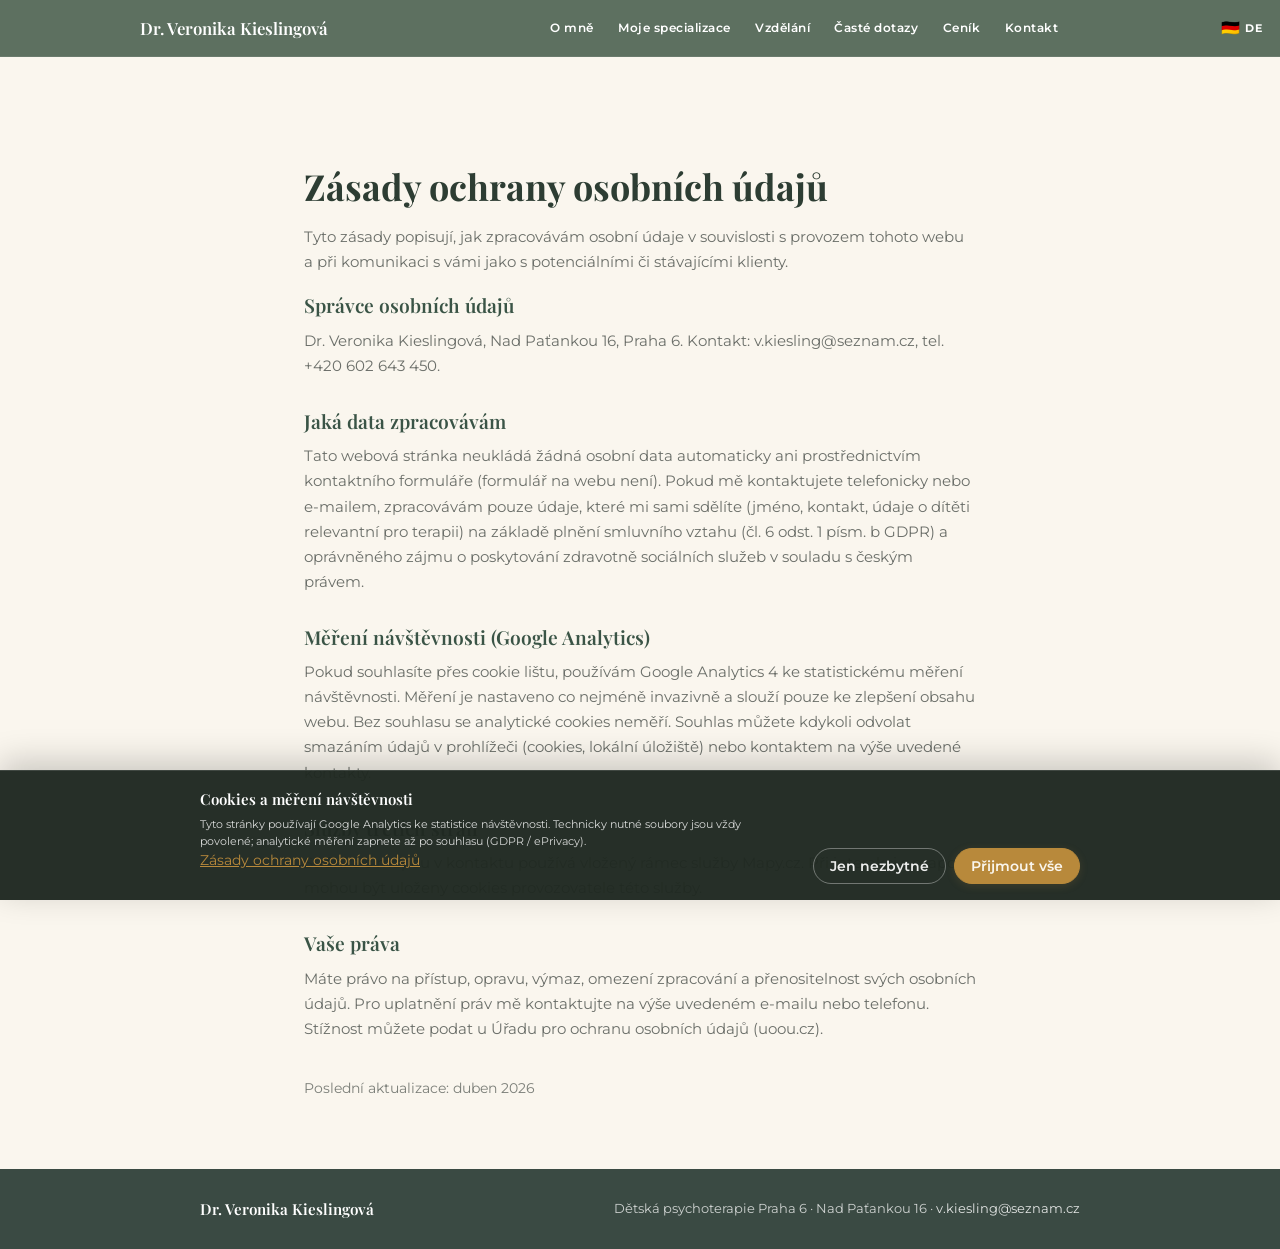
==== commit b4c474fe: "feat: link privacy policy from cookie banner and style link Made-with: Cursor" ====
--- a/ochrana-osobnich-udaju.html
+++ b/ochrana-osobnich-udaju.html
@@ -40,7 +40,7 @@
     />
     <link rel="icon" href="favicon-32.png?v=2" type="image/png" sizes="32x32" />
     <link rel="apple-touch-icon" href="apple-touch-icon.png?v=2" />
-    <link rel="stylesheet" href="styles.css?v=71" />
+    <link rel="stylesheet" href="styles.css?v=72" />
     <link
       rel="canonical"
       href="https://detskapsychoterapie.cz/ochrana-osobnich-udaju.html"
@@ -246,6 +246,14 @@
             Tyto stránky používají Google Analytics ke statistice návštěvnosti. Technicky nutné
             soubory jsou vždy povolené; analytické měření zapnete až po souhlasu (GDPR / ePrivacy).
           </p>
+          <p class="cookie-banner__legal">
+            <a
+              href="/ochrana-osobnich-udaju.html"
+              class="cookie-banner__link"
+              data-i18n="consent_privacy_link"
+              >Zásady ochrany osobních údajů</a
+            >
+          </p>
         </div>
         <div class="cookie-banner__actions">
           <button type="button" class="cookie-banner__btn cookie-banner__btn--ghost" data-consent-essential>
--- a/styles.css
+++ b/styles.css
@@ -2182,6 +2182,20 @@
   color: rgba(255, 255, 255, 0.82);
 }
 
+.cookie-banner__legal {
+  font-size: 0.85rem;
+  margin: 0 0 0.75rem;
+}
+
+.cookie-banner__link {
+  color: var(--cta-bg);
+  text-decoration: underline;
+}
+
+.cookie-banner__link:hover {
+  color: var(--cta-bg-hover);
+}
+
 .cookie-banner__actions {
   display: flex;
   flex-wrap: wrap;
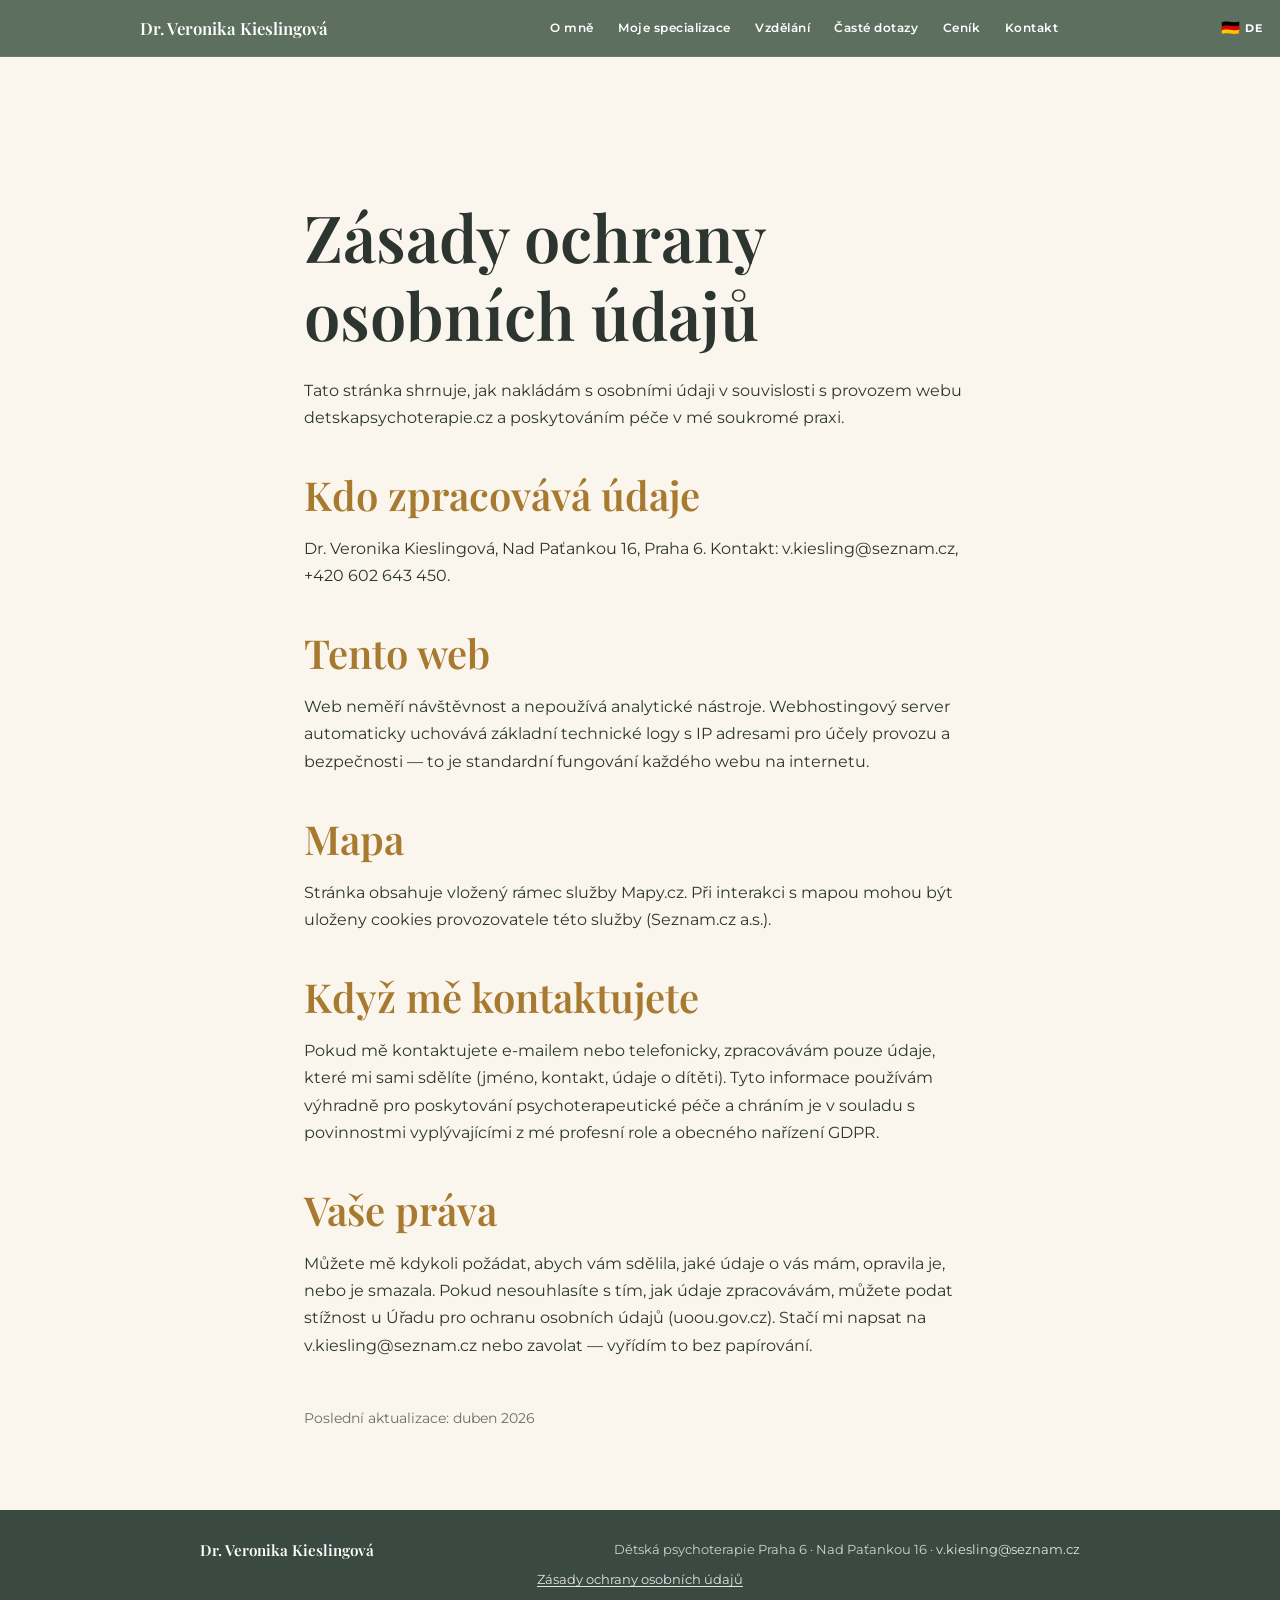
==== commit 15ffe5f0: "refactor: remove Google Analytics + cookie banner - Remove gtag.js and consent mode - Remove consent" ====
--- a/ochrana-osobnich-udaju.html
+++ b/ochrana-osobnich-udaju.html
@@ -7,31 +7,11 @@
     <title>Zásady ochrany osobních údajů – Dr. Veronika Kieslingová</title>
     <meta
       name="description"
-      content="Informace o zpracování osobních údajů v souvislosti s webem a kontaktem ordinace Dr. Veronika Kieslingová, Praha 6."
+      content="Shrnutí zpracování osobních údajů u webu detskapsychoterapie.cz a v soukromé praxi Dr. Veronika Kieslingová, Praha 6."
     />
     <meta name="robots" content="index, follow" />
-    <script async src="https://www.googletagmanager.com/gtag/js?id=G-R10GVQ1SYS"></script>
-    <script>
-      window.dataLayer = window.dataLayer || [];
-      function gtag() {
-        dataLayer.push(arguments);
-      }
-      gtag("consent", "default", {
-        analytics_storage: "denied",
-        ad_storage: "denied",
-        ad_user_data: "denied",
-        ad_personalization: "denied",
-        security_storage: "granted",
-        wait_for_update: 500,
-      });
-      try {
-        if (localStorage.getItem("detskapsychoterapie-consent") === "all") {
-          gtag("consent", "update", { analytics_storage: "granted" });
-        }
-      } catch (e) {}
-      gtag("js", new Date());
-      gtag("config", "G-R10GVQ1SYS");
-    </script>
+    <!-- TODO: vlož skutečný verifikační kód z Search Console -->
+    <meta name="google-site-verification" content="REPLACE_WITH_VERIFICATION_CODE" />
     <link rel="preconnect" href="https://fonts.googleapis.com" />
     <link rel="preconnect" href="https://fonts.gstatic.com" crossorigin />
     <link
@@ -40,7 +20,7 @@
     />
     <link rel="icon" href="favicon-32.png?v=2" type="image/png" sizes="32x32" />
     <link rel="apple-touch-icon" href="apple-touch-icon.png?v=2" />
-    <link rel="stylesheet" href="styles.css?v=72" />
+    <link rel="stylesheet" href="styles.css?v=73" />
     <link
       rel="canonical"
       href="https://detskapsychoterapie.cz/ochrana-osobnich-udaju.html"
@@ -70,7 +50,7 @@
     <meta property="og:title" content="Zásady ochrany osobních údajů – Dr. Veronika Kieslingová" />
     <meta
       property="og:description"
-      content="Zpracování osobních údajů, měření návštěvnosti a služby třetích stran v souvislosti s webem ordinace."
+      content="Zpracování osobních údajů v souvislosti s webem a kontaktem ordinace na Praze 6."
     />
     <meta property="og:image" content="https://detskapsychoterapie.cz/og-share-1200.png?v=3" />
     <meta property="og:image:width" content="1200" />
@@ -80,7 +60,7 @@
     <meta name="twitter:title" content="Zásady ochrany osobních údajů – Dr. Veronika Kieslingová" />
     <meta
       name="twitter:description"
-      content="Zpracování osobních údajů, měření návštěvnosti a služby třetích stran v souvislosti s webem ordinace."
+      content="Zpracování osobních údajů v souvislosti s webem a kontaktem ordinace na Praze 6."
     />
     <meta name="twitter:image" content="https://detskapsychoterapie.cz/og-share-1200.png?v=3" />
   </head>
@@ -157,65 +137,65 @@
       </div>
     </nav>
 
-    <main class="legal-page page-main" id="main">
-      <div class="container">
-        <h1 data-i18n="privacy_title">Zásady ochrany osobních údajů</h1>
-        <p data-i18n="privacy_lead">
-          Tyto zásady popisují, jak zpracovávám osobní údaje v souvislosti s provozem tohoto webu a
-          při komunikaci s vámi jako s potenciálními či stávajícími klienty.
-        </p>
-
-        <section>
-          <h2 data-i18n="privacy_h_controller">Správce osobních údajů</h2>
-          <p data-i18n="privacy_p_controller">
-            Dr. Veronika Kieslingová, Nad Paťankou 16, Praha 6. Kontakt: v.kiesling@seznam.cz, tel.
-            +420 602 643 450.
-          </p>
-        </section>
-
-        <section>
-          <h2 data-i18n="privacy_h_data">Jaká data zpracovávám</h2>
-          <p data-i18n="privacy_p_data">
-            Tato webová stránka neukládá žádná osobní data automaticky ani prostřednictvím
-            kontaktního formuláře (formulář na webu není). Pokud mě kontaktujete telefonicky nebo
-            e-mailem, zpracovávám pouze údaje, které mi sami sdělíte (jméno, kontakt, údaje o dítěti
-            relevantní pro terapii) na základě plnění smluvního vztahu (čl. 6 odst. 1 písm. b GDPR)
-            a oprávněného zájmu o poskytování zdravotně sociálních služeb v souladu s českým právem.
-          </p>
-        </section>
-
-        <section>
-          <h2 data-i18n="privacy_h_analytics">Měření návštěvnosti (Google Analytics)</h2>
-          <p data-i18n="privacy_p_analytics">
-            Pokud souhlasíte přes cookie lištu, používám Google Analytics 4 ke statistickému měření
-            návštěvnosti. Měření je nastaveno co nejméně invazivně a slouží pouze ke zlepšení obsahu
-            webu. Bez souhlasu se analytické cookies neměří. Souhlas můžete kdykoli odvolat
-            smazáním údajů v prohlížeči (cookies, lokální úložiště) nebo kontaktem na výše uvedené
-            kontakty.
-          </p>
-        </section>
-
-        <section>
-          <h2 data-i18n="privacy_h_thirdparty">Služby třetích stran</h2>
-          <p data-i18n="privacy_p_thirdparty">
-            Stránka s mapou v kontaktu používá vložený rámec služby Mapy.cz. Při interakci s mapou
-            mohou být uloženy cookies provozovatele této služby.
-          </p>
-        </section>
-
-        <section>
-          <h2 data-i18n="privacy_h_rights">Vaše práva</h2>
-          <p data-i18n="privacy_p_rights">
-            Máte právo na přístup, opravu, výmaz, omezení zpracování a přenositelnost svých osobních
-            údajů. Pro uplatnění práv mě kontaktujte na výše uvedeném e-mailu nebo telefonu. Stížnost
-            můžete podat u Úřadu pro ochranu osobních údajů (uoou.cz).
-          </p>
-        </section>
-
-        <p class="legal-page__updated" data-i18n="privacy_updated">
-          Poslední aktualizace: duben 2026
-        </p>
-      </div>
+    <main class="legal-page" id="main">
+      <h1 data-i18n="privacy_title">Zásady ochrany osobních údajů</h1>
+
+      <p data-i18n="privacy_lead">
+        Tato stránka shrnuje, jak nakládám s osobními údaji v souvislosti s provozem
+        webu detskapsychoterapie.cz a poskytováním péče v mé soukromé praxi.
+      </p>
+
+      <section>
+        <h2 data-i18n="privacy_h_controller">Kdo zpracovává údaje</h2>
+        <p data-i18n="privacy_p_controller">
+          Dr. Veronika Kieslingová, Nad Paťankou 16, Praha 6.
+          Kontakt: v.kiesling@seznam.cz, +420 602 643 450.
+        </p>
+      </section>
+
+      <section>
+        <h2 data-i18n="privacy_h_web">Tento web</h2>
+        <p data-i18n="privacy_p_web">
+          Web neměří návštěvnost a nepoužívá analytické nástroje. Webhostingový
+          server automaticky uchovává základní technické logy s IP adresami
+          pro účely provozu a bezpečnosti — to je standardní fungování každého
+          webu na internetu.
+        </p>
+      </section>
+
+      <section>
+        <h2 data-i18n="privacy_h_map">Mapa</h2>
+        <p data-i18n="privacy_p_map">
+          Stránka obsahuje vložený rámec služby Mapy.cz. Při interakci s mapou
+          mohou být uloženy cookies provozovatele této služby (Seznam.cz a.s.).
+        </p>
+      </section>
+
+      <section>
+        <h2 data-i18n="privacy_h_contact">Když mě kontaktujete</h2>
+        <p data-i18n="privacy_p_contact">
+          Pokud mě kontaktujete e-mailem nebo telefonicky, zpracovávám pouze
+          údaje, které mi sami sdělíte (jméno, kontakt, údaje o dítěti).
+          Tyto informace používám výhradně pro poskytování psychoterapeutické
+          péče a chráním je v souladu s povinnostmi vyplývajícími z mé profesní
+          role a obecného nařízení GDPR.
+        </p>
+      </section>
+
+      <section>
+        <h2 data-i18n="privacy_h_rights">Vaše práva</h2>
+        <p data-i18n="privacy_p_rights">
+          Můžete mě kdykoli požádat, abych vám sdělila, jaké údaje o vás mám,
+          opravila je, nebo je smazala. Pokud nesouhlasíte s tím, jak údaje
+          zpracovávám, můžete podat stížnost u Úřadu pro ochranu osobních
+          údajů (uoou.gov.cz). Stačí mi napsat na v.kiesling@seznam.cz nebo
+          zavolat — vyřídím to bez papírování.
+        </p>
+      </section>
+
+      <p class="legal-page__updated" data-i18n="privacy_updated">
+        Poslední aktualizace: duben 2026
+      </p>
     </main>
 
     <footer class="site-footer">
@@ -225,51 +205,15 @@
           Dětská psychoterapie Praha 6 &middot; Nad Paťankou 16 &middot;
           <a href="mailto:v.kiesling@seznam.cz">v.kiesling@seznam.cz</a>
         </p>
+        <p class="site-footer__privacy">
+          <a href="/ochrana-osobnich-udaju.html" class="site-footer__privacy-link" data-i18n="footer_privacy">
+            Zásady ochrany osobních údajů
+          </a>
+        </p>
       </div>
     </footer>
 
-    <div
-      id="cookie-banner"
-      class="cookie-banner"
-      role="dialog"
-      aria-labelledby="cookie-banner-title"
-      aria-describedby="cookie-banner-desc"
-      aria-hidden="true"
-      hidden
-    >
-      <div class="cookie-banner__inner container">
-        <div class="cookie-banner__text">
-          <p id="cookie-banner-title" class="cookie-banner__title" data-i18n="consent_title">
-            Cookies a měření návštěvnosti
-          </p>
-          <p id="cookie-banner-desc" class="cookie-banner__desc" data-i18n="consent_body">
-            Tyto stránky používají Google Analytics ke statistice návštěvnosti. Technicky nutné
-            soubory jsou vždy povolené; analytické měření zapnete až po souhlasu (GDPR / ePrivacy).
-          </p>
-          <p class="cookie-banner__legal">
-            <a
-              href="/ochrana-osobnich-udaju.html"
-              class="cookie-banner__link"
-              data-i18n="consent_privacy_link"
-              >Zásady ochrany osobních údajů</a
-            >
-          </p>
-        </div>
-        <div class="cookie-banner__actions">
-          <button type="button" class="cookie-banner__btn cookie-banner__btn--ghost" data-consent-essential>
-            <span data-i18n="consent_essential">Jen nezbytné</span>
-          </button>
-          <button type="button" class="cookie-banner__btn cookie-banner__btn--primary" data-consent-accept>
-            <span data-i18n="consent_accept">Přijmout vše</span>
-          </button>
-        </div>
-      </div>
-    </div>
-
-    <script src="consent.js?v=1"></script>
-    <script src="i18n.js?v=42" defer></script>
-    <script src="faq.js?v=1" defer></script>
-    <script src="tags.js?v=24" defer></script>
+    <script src="i18n.js?v=43" defer></script>
     <script>
       (function () {
         var nav = document.querySelector(".site-nav");
--- a/styles.css
+++ b/styles.css
@@ -68,7 +68,7 @@
   --bg-topics: var(--cream-100);
   --coral: var(--gold-700);
   --banner-tan: #efe4cf;
-  /* Primární CTA (Kontakt, cookie „Přijmout vše“) — na světlém krému */
+  /* Primární CTA (Kontakt) — na světlém krému */
   --cta-bg: #b8893b;
   --cta-bg-hover: #a87a30;
   --cta-text: #faf6ee;
@@ -77,8 +77,8 @@
   --font-serif: "Playfair Display", Georgia, serif;
   --font-sans: "Montserrat", system-ui, sans-serif;
   --max: 880px;
-  /* Úvod může být o něco širší než zbytek stránky */
-  --hero-max: 1040px;
+  /* Úvod může být o něco širší než zbytek stránky (větší kvůli DE H1 + nowrap na .hero__title-line). */
+  --hero-max: 1280px;
   --nav-max: 1000px;
   --radius-pill: 9999px;
   --radius-photo: 2.5rem;
@@ -2129,6 +2129,23 @@
   color: var(--coral);
 }
 
+.site-footer__privacy {
+  margin: 0;
+  flex-basis: 100%;
+  text-align: center;
+  font-size: 0.8rem;
+}
+
+.site-footer__privacy-link {
+  color: rgba(255, 255, 255, 0.85);
+  text-decoration: underline;
+  text-underline-offset: 2px;
+}
+
+.site-footer__privacy-link:hover {
+  color: var(--coral);
+}
+
 @media (prefers-reduced-motion: reduce) {
   *,
   *::before,
@@ -2140,154 +2157,31 @@
   }
 }
 
-/* ——— Cookie souhlas (Consent Mode) ——— */
-.cookie-banner {
-  position: fixed;
-  left: 0;
-  right: 0;
-  bottom: 0;
-  z-index: 1200;
-  padding: 1rem 0 max(1rem, env(safe-area-inset-bottom, 0px));
-  background: rgba(var(--forest-950-rgb), 0.97);
-  color: rgba(255, 255, 255, 0.92);
-  border-top: 1px solid rgba(255, 255, 255, 0.12);
-  box-shadow: 0 -8px 32px rgba(0, 0, 0, 0.2);
-}
-
-.cookie-banner__inner {
-  display: flex;
-  flex-wrap: wrap;
-  align-items: flex-end;
-  justify-content: space-between;
-  gap: 1rem 1.5rem;
-}
-
-.cookie-banner__text {
-  flex: 1 1 16rem;
-  min-width: 0;
-}
-
-.cookie-banner__title {
-  margin: 0 0 0.35rem;
-  font-family: var(--font-serif);
-  font-size: 15px;
-  font-weight: 600;
-  color: var(--white);
-}
-
-.cookie-banner__desc {
-  margin: 0;
-  font-size: 11px;
-  line-height: 1.55;
-  color: rgba(255, 255, 255, 0.82);
-}
-
-.cookie-banner__legal {
-  font-size: 0.85rem;
-  margin: 0 0 0.75rem;
-}
-
-.cookie-banner__link {
-  color: var(--cta-bg);
-  text-decoration: underline;
-}
-
-.cookie-banner__link:hover {
-  color: var(--cta-bg-hover);
-}
-
-.cookie-banner__actions {
-  display: flex;
-  flex-wrap: wrap;
-  gap: 0.5rem;
-  flex-shrink: 0;
-}
-
-.cookie-banner__btn {
-  font-family: var(--font-sans);
-  font-size: 0.85rem;
-  font-weight: 600;
-  padding: 0.55rem 1rem;
-  border-radius: 999px;
-  border: none;
-  cursor: pointer;
-  transition: background 0.15s ease, color 0.15s ease, box-shadow 0.15s ease;
-}
-
-.cookie-banner__btn--primary,
-.cookie-accept-all,
-.consent-accept,
-[data-consent="accept-all"],
-[data-consent-accept] {
-  background: var(--cta-bg);
-  color: var(--cta-text);
-  border: 1px solid var(--cta-bg);
-  box-shadow: 0 2px 8px rgba(var(--gold-700-rgb), 0.18);
-}
-
-.cookie-banner__btn--primary:hover,
-.cookie-accept-all:hover,
-.consent-accept:hover,
-[data-consent="accept-all"]:hover,
-[data-consent-accept]:hover {
-  background: var(--cta-bg-hover);
-  border-color: var(--cta-bg-hover);
-  filter: none;
-}
-
-.cookie-banner__btn--ghost {
-  background: transparent;
-  color: rgba(255, 255, 255, 0.92);
-  border: 1px solid rgba(255, 255, 255, 0.35);
-}
-
-.cookie-banner__btn--ghost:hover {
-  background: rgba(255, 255, 255, 0.08);
-}
-
 /* ——— Zásady OÚ / právní text ——— */
 .legal-page {
-  padding-top: clamp(5.25rem, 14vw, 6.75rem);
-  padding-bottom: 3.5rem;
-  background: var(--cream-50);
+  max-width: 720px;
+  margin: 0 auto;
+  padding: calc(var(--nav-height) + 2.5rem) 1.5rem 4rem;
   color: var(--ink);
 }
 
-.legal-page .container {
-  max-width: 42rem;
-}
-
 .legal-page h1 {
-  font-family: var(--font-serif);
-  font-size: clamp(1.75rem, 4vw, 2.25rem);
-  font-weight: 700;
-  color: var(--forest-900);
-  margin: 0 0 1rem;
-  line-height: 1.2;
+  margin-bottom: 1.5rem;
 }
 
 .legal-page h2 {
-  font-family: var(--font-serif);
-  font-size: 1.2rem;
-  font-weight: 600;
-  color: var(--forest-800);
-  margin: 2rem 0 0.65rem;
+  margin-top: 2.5rem;
+  margin-bottom: 0.75rem;
+  color: var(--gold-on-light);
 }
 
 .legal-page p {
-  margin: 0 0 0.85rem;
-  font-family: var(--font-sans);
-  font-size: 0.95rem;
-  line-height: 1.65;
+  line-height: 1.7;
+  margin-bottom: 1rem;
+}
+
+.legal-page__updated {
+  margin-top: 3rem;
+  font-size: 0.85rem;
   color: var(--muted);
 }
-
-.legal-page section:first-of-type h2 {
-  margin-top: 1.25rem;
-}
-
-.legal-page__updated {
-  margin-top: 2.25rem !important;
-  font-size: 0.85rem !important;
-  color: rgba(45, 53, 48, 0.62) !important;
-}
